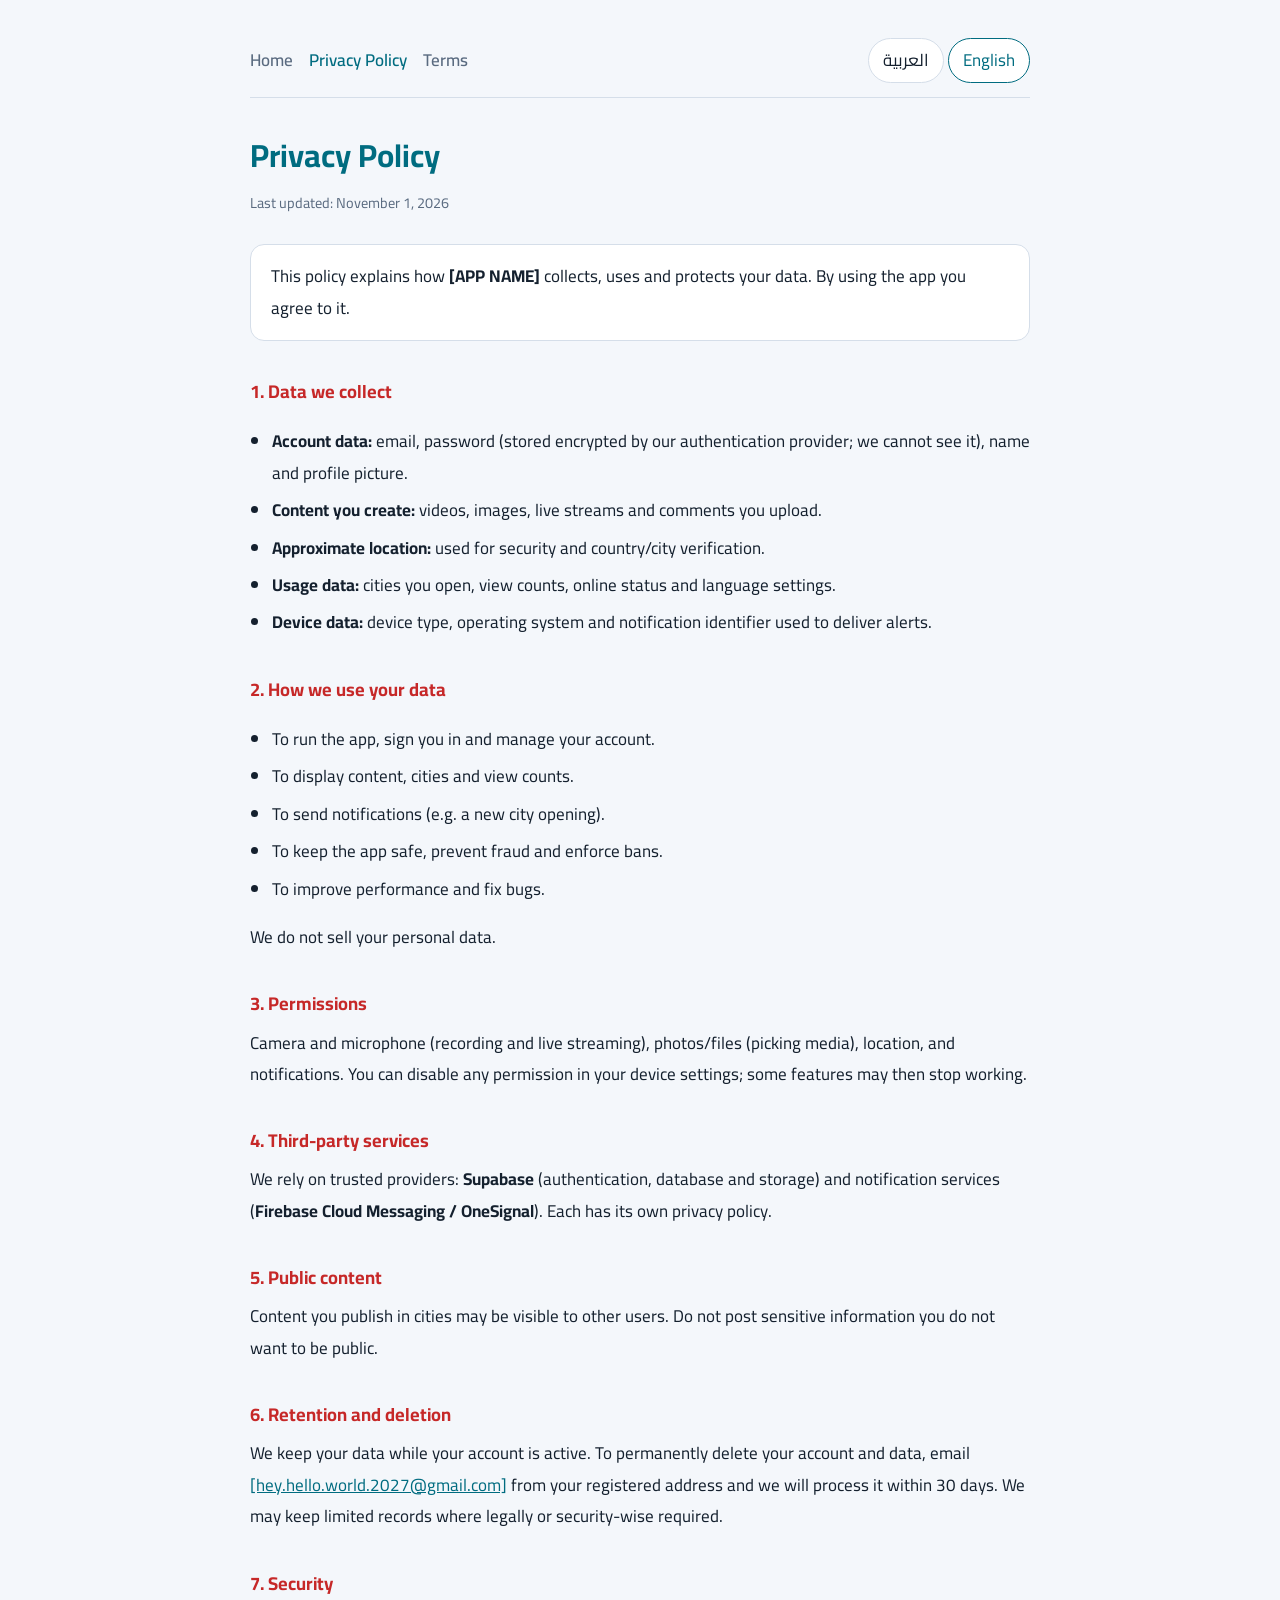
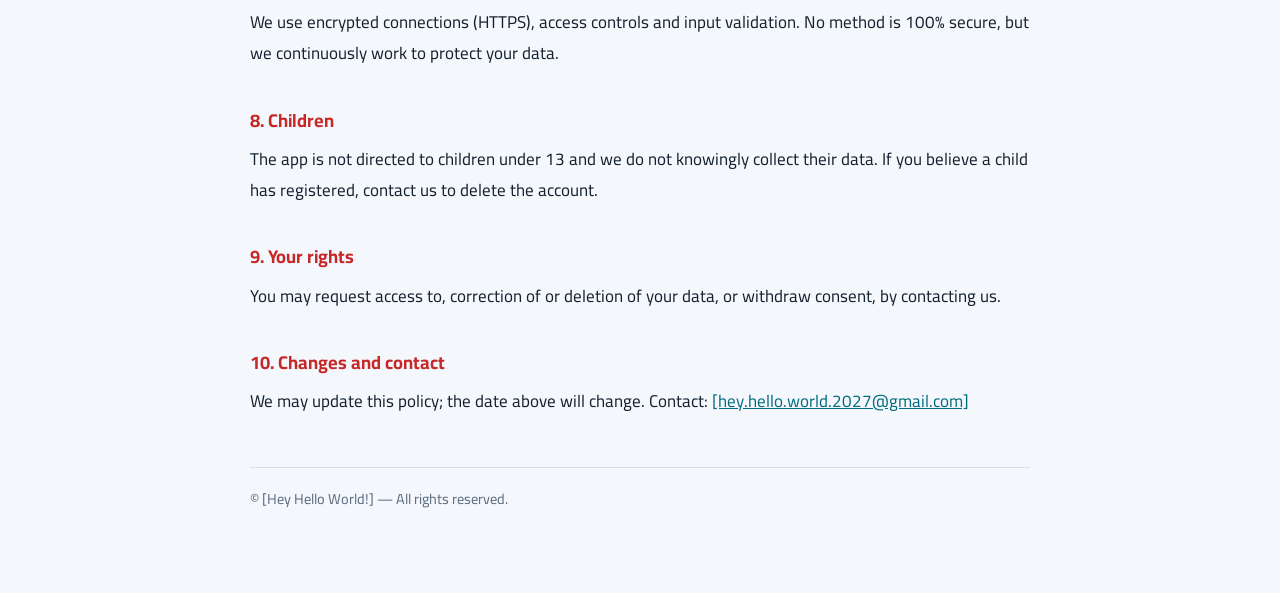
==== privacy.html @ e2e05cf5 "Update privacy.html" ====
<!DOCTYPE html>
<html lang="ar" dir="rtl" data-lang="ar">
<head>
<meta charset="utf-8">
<meta name="viewport" content="width=device-width,initial-scale=1">
<title>Privacy Policy | [APP NAME]</title>
<link rel="preconnect" href="https://fonts.googleapis.com">
<link href="https://fonts.googleapis.com/css2?family=Cairo:wght@400;600;700&display=swap" rel="stylesheet">
<link rel="stylesheet" href="style.css">
<script src="lang.js"></script>
</head>
<body><div class="wrap">
<header class="top">
<nav><a href="index.html" class=""><span data-l="ar">الرئيسية</span><span data-l="en">Home</span></a><a href="privacy.html" class="on"><span data-l="ar">سياسة الخصوصية</span><span data-l="en">Privacy Policy</span></a><a href="terms.html" class=""><span data-l="ar">الشروط والأحكام</span><span data-l="en">Terms</span></a></nav>
<div class="lang"><button data-set="ar">العربية</button> <button data-set="en">English</button></div>
</header>
<h1><span data-l="ar">سياسة الخصوصية</span><span data-l="en">Privacy Policy</span></h1>
<p class="date"><span data-l="ar">آخر تحديث: 1 نوفمبر 2026</span><span data-l="en">Last updated: November 1, 2026</span></p>
<div class="box"><span data-l="ar">توضح هذه السياسة كيف يجمع تطبيق <b>[اسم التطبيق]</b> بياناتك ويستخدمها ويحميها. باستخدامك التطبيق فإنك توافق على ما ورد هنا.</span><span data-l="en">This policy explains how <b>[APP NAME]</b> collects, uses and protects your data. By using the app you agree to it.</span></div><h2 data-l="ar">1. البيانات التي نجمعها</h2><div data-l="ar"><ul>
<li><b>بيانات الحساب:</b> البريد الإلكتروني، كلمة المرور (تُخزَّن مشفّرة لدى مزوّد المصادقة ولا نراها)، الاسم، والصورة الشخصية.</li>
<li><b>المحتوى الذي تنشئه:</b> الفيديوهات والصور والبثوث المباشرة والتعليقات التي ترفعها.</li>
<li><b>الموقع الجغرافي التقريبي:</b> لأغراض الأمان والتحقق من الدولة/المدينة.</li>
<li><b>بيانات الاستخدام:</b> المدن التي تدخل إليها، عدد المشاهدات، حالة الاتصال (متصل/غير متصل)، وإعدادات اللغة.</li>
<li><b>بيانات الجهاز:</b> نوع الجهاز ونظام التشغيل ومعرّف الإشعارات لإرسال التنبيهات.</li>
</ul></div><h2 data-l="en">1. Data we collect</h2><div data-l="en"><ul>
<li><b>Account data:</b> email, password (stored encrypted by our authentication provider; we cannot see it), name and profile picture.</li>
<li><b>Content you create:</b> videos, images, live streams and comments you upload.</li>
<li><b>Approximate location:</b> used for security and country/city verification.</li>
<li><b>Usage data:</b> cities you open, view counts, online status and language settings.</li>
<li><b>Device data:</b> device type, operating system and notification identifier used to deliver alerts.</li>
</ul></div>
<h2 data-l="ar">2. كيف نستخدم بياناتك</h2><div data-l="ar"><ul><li>تشغيل التطبيق وتسجيل الدخول وإدارة حسابك.</li><li>عرض المحتوى والمدن والمشاهدات.</li><li>إرسال الإشعارات (مثل فتح مدينة جديدة).</li><li>حماية التطبيق ومنع الاحتيال والمخالفات وتطبيق الحظر.</li><li>تحسين الأداء وإصلاح الأخطاء.</li></ul><p>لا نبيع بياناتك الشخصية لأي طرف.</p></div><h2 data-l="en">2. How we use your data</h2><div data-l="en"><ul><li>To run the app, sign you in and manage your account.</li><li>To display content, cities and view counts.</li><li>To send notifications (e.g. a new city opening).</li><li>To keep the app safe, prevent fraud and enforce bans.</li><li>To improve performance and fix bugs.</li></ul><p>We do not sell your personal data.</p></div>
<h2 data-l="ar">3. الأذونات التي يطلبها التطبيق</h2><div data-l="ar"><p>الكاميرا والميكروفون (للتصوير والبث)، الصور/الملفات (لاختيار صورة أو فيديو)، الموقع، والإشعارات. يمكنك إيقاف أي إذن من إعدادات جهازك، وقد تتوقف بعض الميزات عندها.</p></div><h2 data-l="en">3. Permissions</h2><div data-l="en"><p>Camera and microphone (recording and live streaming), photos/files (picking media), location, and notifications. You can disable any permission in your device settings; some features may then stop working.</p></div>
<h2 data-l="ar">4. الخدمات الخارجية</h2><div data-l="ar"><p>نستخدم مزوّدين موثوقين لتشغيل التطبيق: <b>Supabase</b> (المصادقة وقاعدة البيانات والتخزين)، وخدمات الإشعارات (<b>Firebase Cloud Messaging / OneSignal</b>). لكل منهم سياسة خصوصية خاصة به.</p></div><h2 data-l="en">4. Third-party services</h2><div data-l="en"><p>We rely on trusted providers: <b>Supabase</b> (authentication, database and storage) and notification services (<b>Firebase Cloud Messaging / OneSignal</b>). Each has its own privacy policy.</p></div>
<h2 data-l="ar">5. المحتوى العام ومشاركته</h2><div data-l="ar"><p>المحتوى الذي تنشره في المدن قد يراه مستخدمون آخرون. لا تنشر معلومات حساسة لا تريد أن تكون عامة.</p></div><h2 data-l="en">5. Public content</h2><div data-l="en"><p>Content you publish in cities may be visible to other users. Do not post sensitive information you do not want to be public.</p></div>
<h2 data-l="ar">6. الاحتفاظ بالبيانات وحذفها</h2><div data-l="ar"><p>نحتفظ ببياناتك ما دام حسابك نشطاً. لحذف حسابك وبياناتك نهائياً راسلنا على <a href="mailto:[hey.hello.world.2027@gmail.com]">[support@example.com]</a> من البريد المسجَّل به، وسننفّذ الطلب خلال 30 يوماً. قد نحتفظ بسجلات محدودة عند الضرورة القانونية أو الأمنية.</p></div><h2 data-l="en">6. Retention and deletion</h2><div data-l="en"><p>We keep your data while your account is active. To permanently delete your account and data, email <a href="mailto:[hey.hello.world.2027@gmail.com]">[hey.hello.world.2027@gmail.com]</a> from your registered address and we will process it within 30 days. We may keep limited records where legally or security-wise required.</p></div>
<h2 data-l="ar">7. الأمان</h2><div data-l="ar"><p>نستخدم اتصالات مشفّرة (HTTPS) وضوابط وصول وتنقية للمدخلات. لا توجد وسيلة آمنة 100% ولكننا نعمل باستمرار على حماية بياناتك.</p></div><h2 data-l="en">7. Security</h2><div data-l="en"><p>We use encrypted connections (HTTPS), access controls and input validation. No method is 100% secure, but we continuously work to protect your data.</p></div>
<h2 data-l="ar">8. الأطفال</h2><div data-l="ar"><p>التطبيق غير موجّه لمن هم دون 13 عاماً، ولا نجمع بياناتهم عن علم. إن اكتشفت أن طفلاً سجّل لدينا فراسلنا لحذف الحساب.</p></div><h2 data-l="en">8. Children</h2><div data-l="en"><p>The app is not directed to children under 13 and we do not knowingly collect their data. If you believe a child has registered, contact us to delete the account.</p></div>
<h2 data-l="ar">9. حقوقك</h2><div data-l="ar"><p>يحق لك طلب الاطلاع على بياناتك أو تصحيحها أو حذفها أو سحب موافقتك، عبر التواصل معنا.</p></div><h2 data-l="en">9. Your rights</h2><div data-l="en"><p>You may request access to, correction of or deletion of your data, or withdraw consent, by contacting us.</p></div>
<h2 data-l="ar">10. التغييرات والتواصل</h2><div data-l="ar"><p>قد نحدّث هذه السياسة، وسيظهر تاريخ آخر تحديث أعلاه. للتواصل: <a href="mailto:[hey.hello.world.2027@gmail.com]">[hey.hello.world.2027@gmail.com]</a></p></div><h2 data-l="en">10. Changes and contact</h2><div data-l="en"><p>We may update this policy; the date above will change. Contact: <a href="mailto:[hey.hello.world.2027@gmail.com]">[hey.hello.world.2027@gmail.com]</a></p></div>

<footer><span data-l="ar">© [Hey Hello World!] — جميع الحقوق محفوظة.</span><span data-l="en">© [Hey Hello World!] — All rights reserved.</span></footer>
</div></body></html>
---- style.css ----
:root{--bg:#0D1B2A;--card:#1B263B;--text:#E6EDF5;--muted:#9FB0C3;--accent:#00E5FF;--red:#FF5252;--line:#2A3A55}
@media (prefers-color-scheme:light){:root{--bg:#F4F7FB;--card:#fff;--text:#14202E;--muted:#5A6B80;--accent:#006C80;--red:#C62828;--line:#D5DEE9}}
*{box-sizing:border-box}
html{scroll-behavior:smooth}
body{margin:0;background:var(--bg);color:var(--text);font-family:'Cairo','Segoe UI',Tahoma,Arial,sans-serif;line-height:1.85;font-size:17px}
.wrap{max-width:820px;margin:0 auto;padding:24px 20px 80px}
header.top{display:flex;justify-content:space-between;align-items:center;gap:12px;flex-wrap:wrap;padding:14px 0;border-bottom:1px solid var(--line);margin-bottom:28px}
header.top nav a{color:var(--muted);text-decoration:none;margin-inline-end:16px;font-weight:600}
header.top nav a:hover,header.top nav a.on{color:var(--accent)}
.lang button{background:var(--card);color:var(--text);border:1px solid var(--line);padding:6px 14px;border-radius:999px;font:inherit;cursor:pointer}
.lang button.on{border-color:var(--accent);color:var(--accent)}
h1{font-size:2rem;margin:0 0 4px;color:var(--accent)}
.date{color:var(--muted);margin:0 0 28px;font-size:.9rem}
h2{font-size:1.15rem;margin:34px 0 6px;color:var(--red)}
p,li{margin:6px 0}
ul{padding-inline-start:22px}
.box{background:var(--card);border:1px solid var(--line);border-radius:14px;padding:16px 20px;margin:20px 0}
a{color:var(--accent)}
footer{margin-top:50px;padding-top:18px;border-top:1px solid var(--line);color:var(--muted);font-size:.9rem}
.cards{display:grid;gap:14px;margin-top:24px}
.cards a{display:block;background:var(--card);border:1px solid var(--line);border-radius:14px;padding:18px 20px;text-decoration:none;color:var(--text)}
.cards a:hover{border-color:var(--accent)}
.cards b{color:var(--accent);display:block;font-size:1.1rem}
[data-l]{display:none}
html[data-lang="ar"] [data-l="ar"],html[data-lang="en"] [data-l="en"]{display:revert}
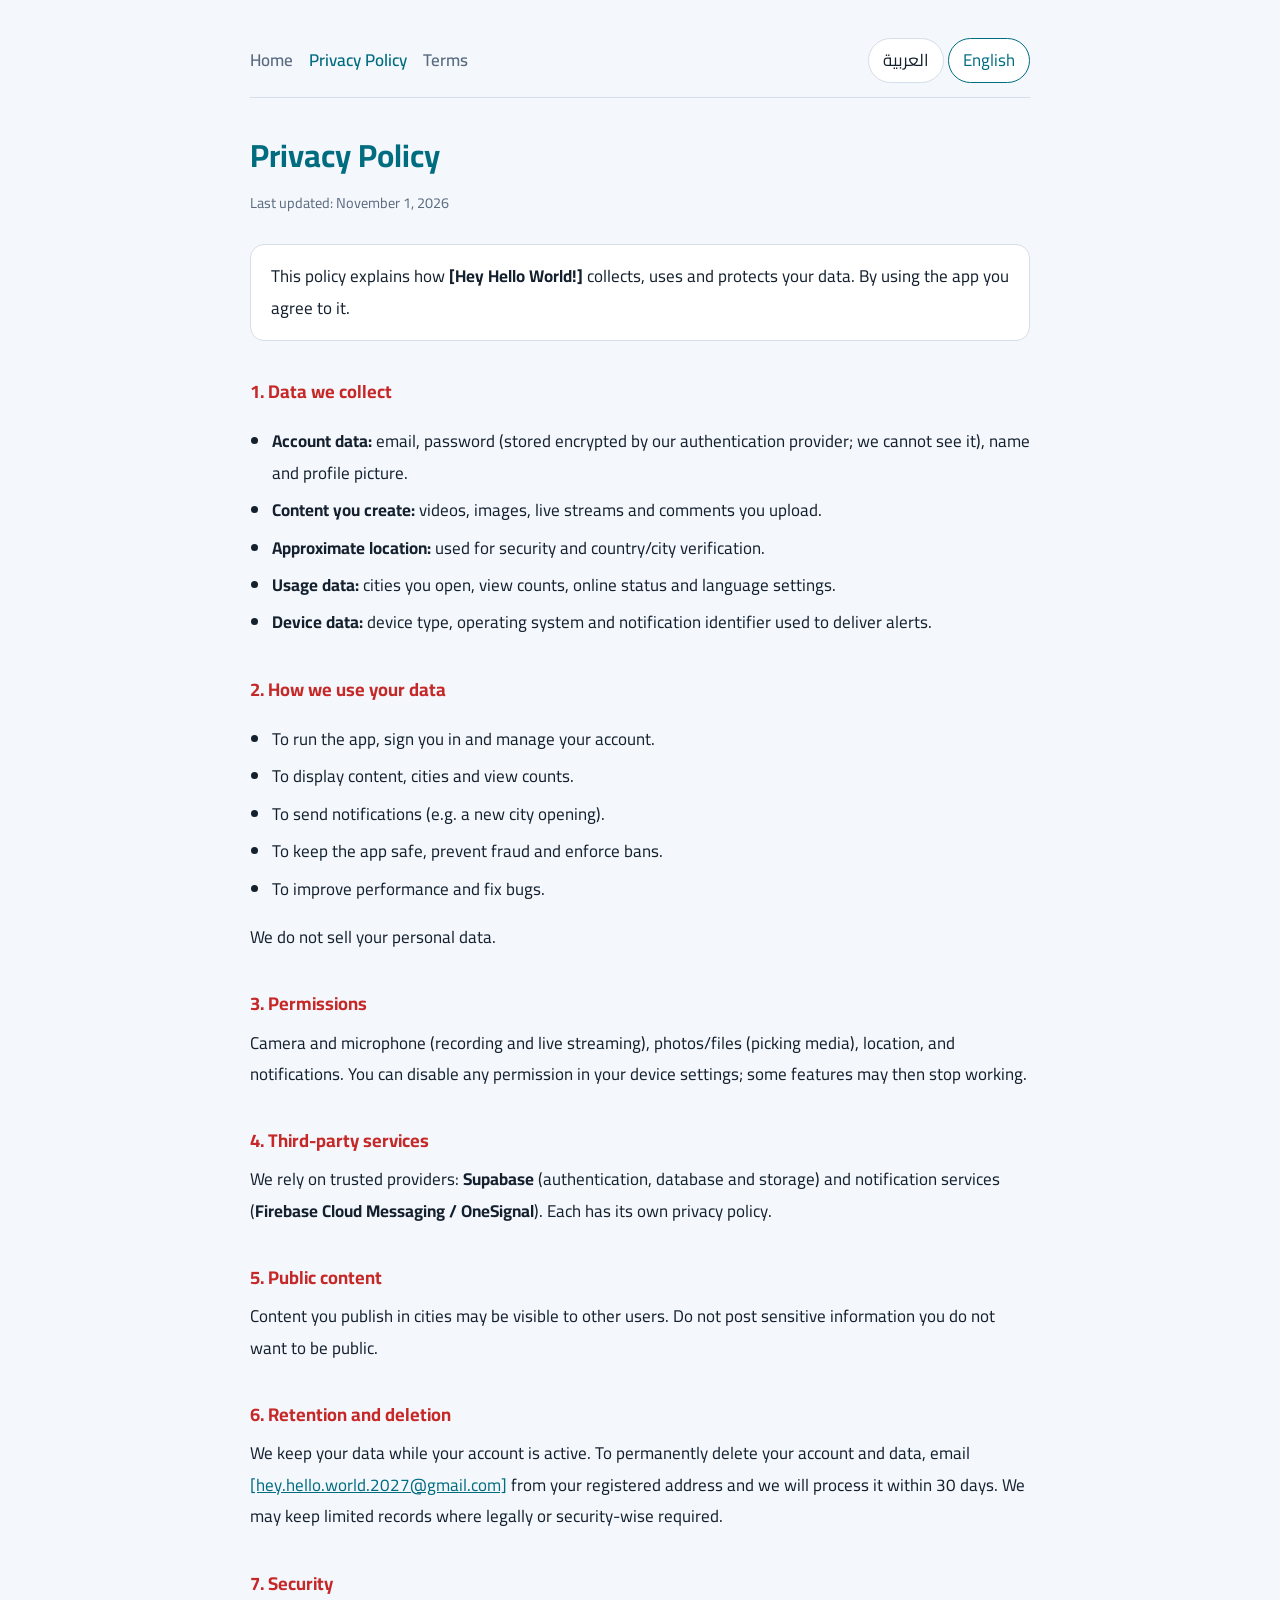
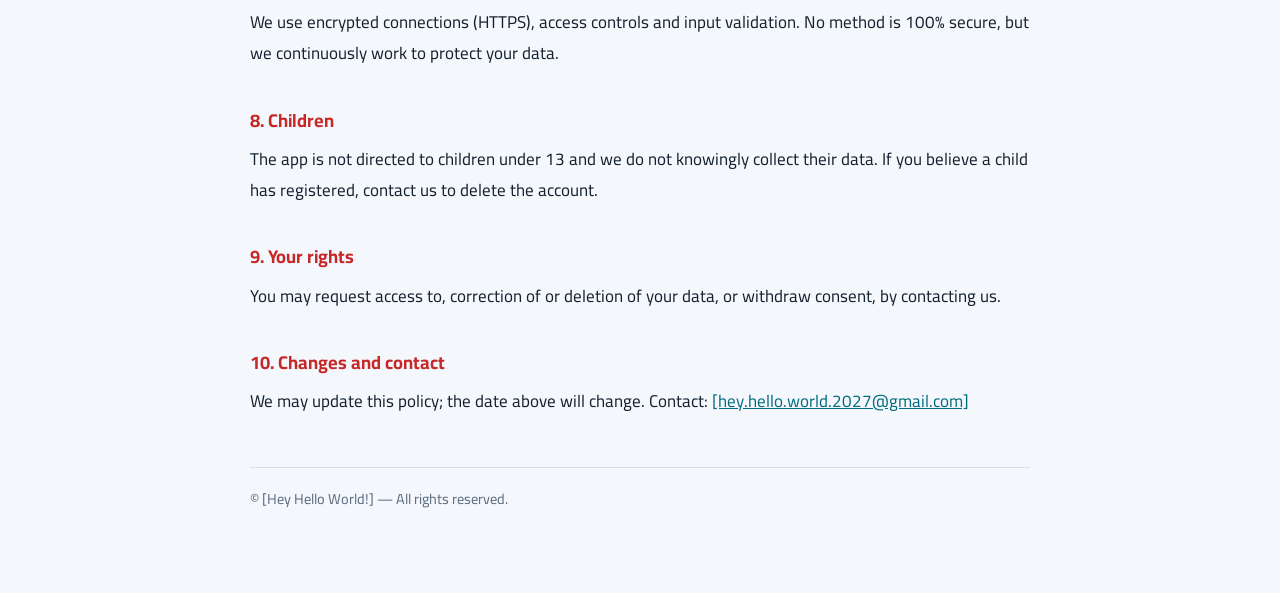
==== commit 9371c699: "Update privacy.html" ====
--- a/privacy.html
+++ b/privacy.html
@@ -16,7 +16,7 @@
 </header>
 <h1><span data-l="ar">سياسة الخصوصية</span><span data-l="en">Privacy Policy</span></h1>
 <p class="date"><span data-l="ar">آخر تحديث: 1 نوفمبر 2026</span><span data-l="en">Last updated: November 1, 2026</span></p>
-<div class="box"><span data-l="ar">توضح هذه السياسة كيف يجمع تطبيق <b>[اسم التطبيق]</b> بياناتك ويستخدمها ويحميها. باستخدامك التطبيق فإنك توافق على ما ورد هنا.</span><span data-l="en">This policy explains how <b>[APP NAME]</b> collects, uses and protects your data. By using the app you agree to it.</span></div><h2 data-l="ar">1. البيانات التي نجمعها</h2><div data-l="ar"><ul>
+<div class="box"><span data-l="ar">توضح هذه السياسة كيف يجمع تطبيق <b>[Hey Hello World!]</b> بياناتك ويستخدمها ويحميها. باستخدامك التطبيق فإنك توافق على ما ورد هنا.</span><span data-l="en">This policy explains how <b>[Hey Hello World!]</b> collects, uses and protects your data. By using the app you agree to it.</span></div><h2 data-l="ar">1. البيانات التي نجمعها</h2><div data-l="ar"><ul>
 <li><b>بيانات الحساب:</b> البريد الإلكتروني، كلمة المرور (تُخزَّن مشفّرة لدى مزوّد المصادقة ولا نراها)، الاسم، والصورة الشخصية.</li>
 <li><b>المحتوى الذي تنشئه:</b> الفيديوهات والصور والبثوث المباشرة والتعليقات التي ترفعها.</li>
 <li><b>الموقع الجغرافي التقريبي:</b> لأغراض الأمان والتحقق من الدولة/المدينة.</li>
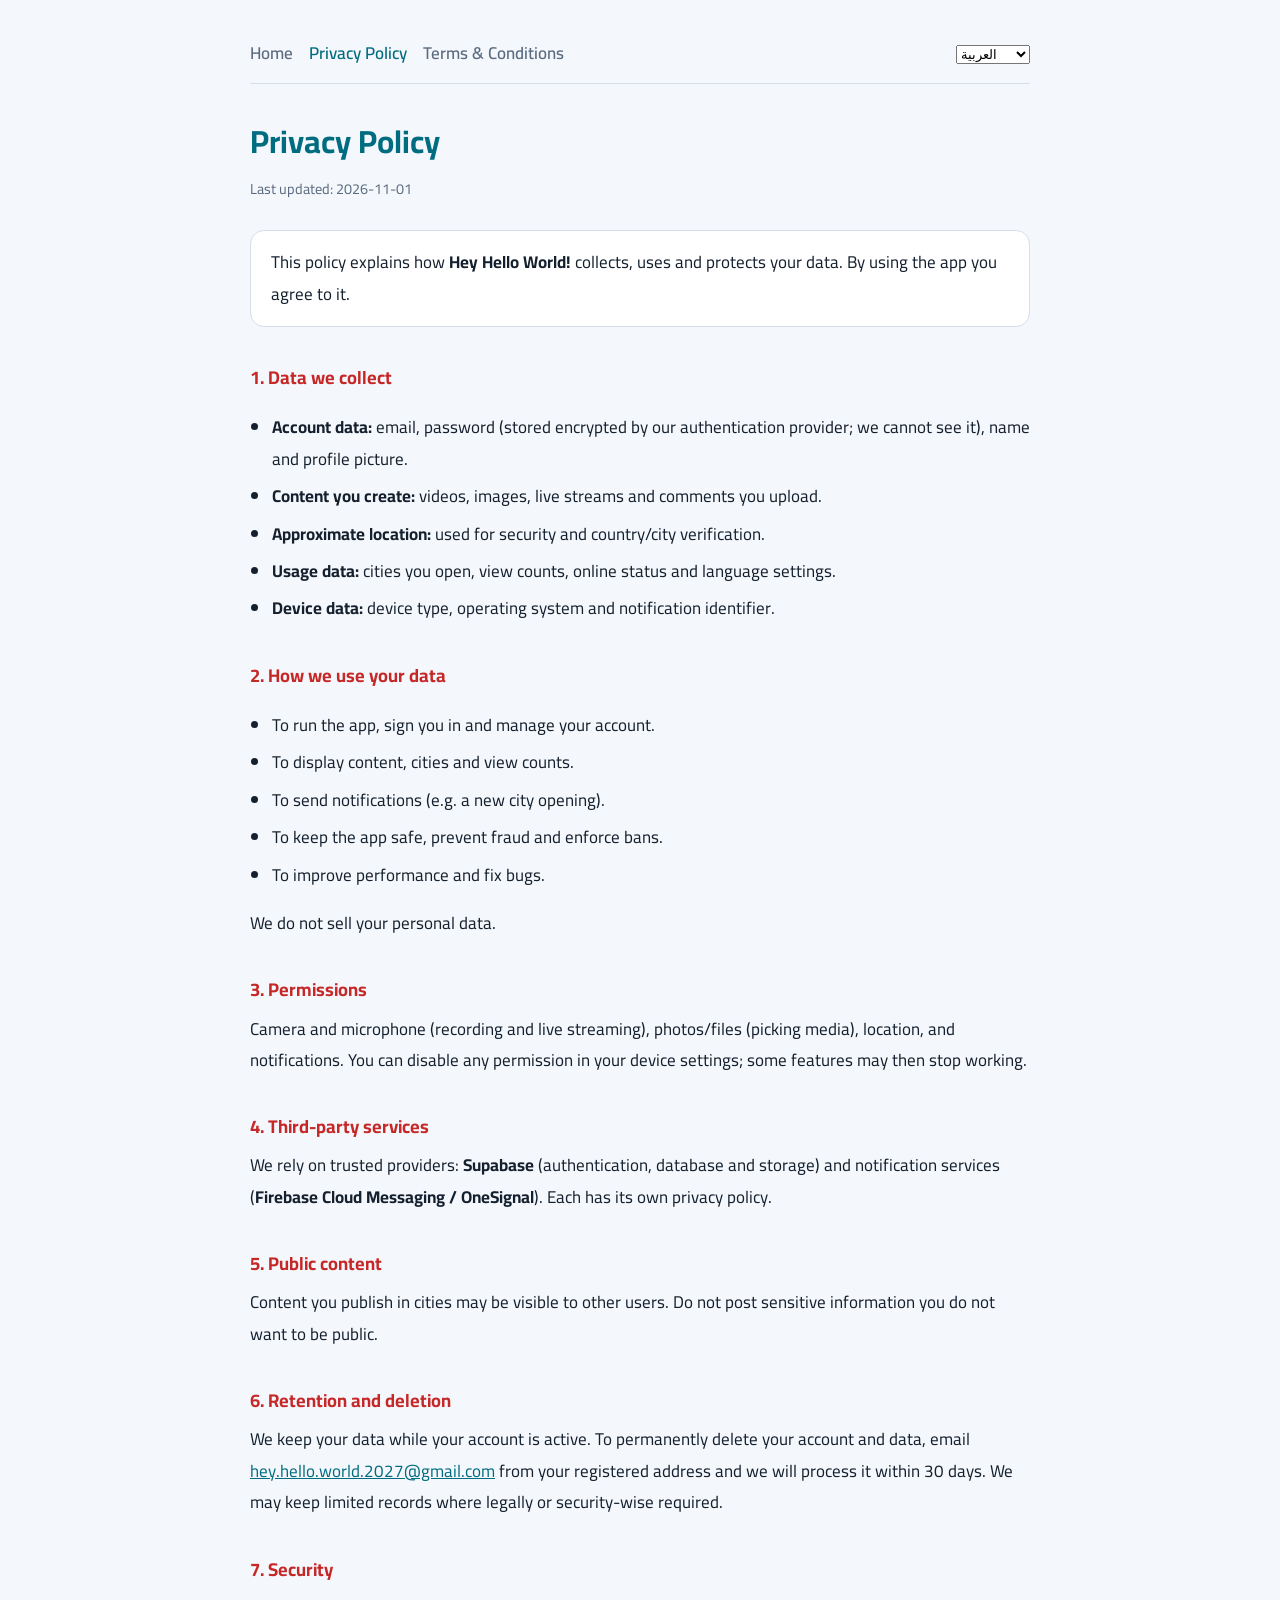
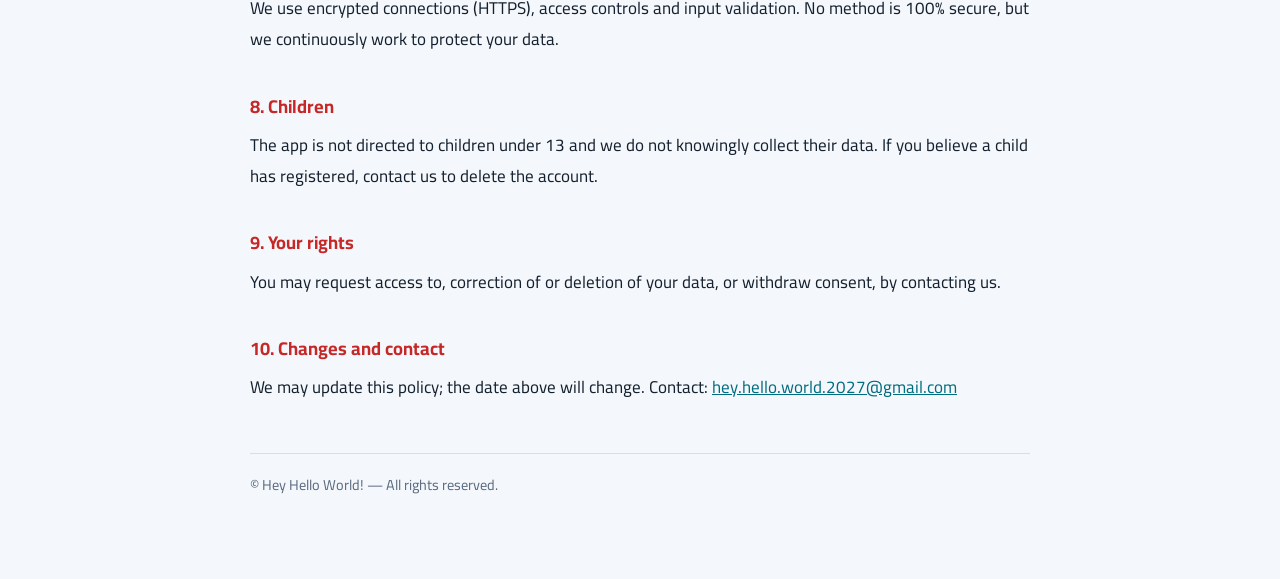
==== commit 96d0c136: "Update privacy.html" ====
--- a/privacy.html
+++ b/privacy.html
@@ -3,7 +3,7 @@
 <head>
 <meta charset="utf-8">
 <meta name="viewport" content="width=device-width,initial-scale=1">
-<title>Privacy Policy | [APP NAME]</title>
+<title>Privacy Policy | Hey Hello World!</title>
 <link rel="preconnect" href="https://fonts.googleapis.com">
 <link href="https://fonts.googleapis.com/css2?family=Cairo:wght@400;600;700&display=swap" rel="stylesheet">
 <link rel="stylesheet" href="style.css">
@@ -11,33 +11,9 @@
 </head>
 <body><div class="wrap">
 <header class="top">
-<nav><a href="index.html" class=""><span data-l="ar">الرئيسية</span><span data-l="en">Home</span></a><a href="privacy.html" class="on"><span data-l="ar">سياسة الخصوصية</span><span data-l="en">Privacy Policy</span></a><a href="terms.html" class=""><span data-l="ar">الشروط والأحكام</span><span data-l="en">Terms</span></a></nav>
-<div class="lang"><button data-set="ar">العربية</button> <button data-set="en">English</button></div>
+<nav><a href="index.html" class=""><span data-l="ar">الرئيسية</span><span data-l="en">Home</span><span data-l="ru">Главная</span><span data-l="ur">ہوم</span><span data-l="es">Inicio</span><span data-l="de">Startseite</span><span data-l="fr">Accueil</span><span data-l="tr">Ana Sayfa</span><span data-l="zh">首页</span><span data-l="hi">होम</span></a><a href="privacy.html" class="on"><span data-l="ar">سياسة الخصوصية</span><span data-l="en">Privacy Policy</span><span data-l="ru">Политика конфиденциальности</span><span data-l="ur">پرائیویسی پالیسی</span><span data-l="es">Política de privacidad</span><span data-l="de">Datenschutzerklärung</span><span data-l="fr">Politique de confidentialité</span><span data-l="tr">Gizlilik Politikası</span><span data-l="zh">隐私政策</span><span data-l="hi">गोपनीयता नीति</span></a><a href="terms.html" class=""><span data-l="ar">الشروط والأحكام</span><span data-l="en">Terms &amp; Conditions</span><span data-l="ru">Условия использования</span><span data-l="ur">شرائط و ضوابط</span><span data-l="es">Términos y condiciones</span><span data-l="de">Nutzungsbedingungen</span><span data-l="fr">Conditions générales</span><span data-l="tr">Şartlar ve Koşullar</span><span data-l="zh">条款和条件</span><span data-l="hi">नियम और शर्तें</span></a></nav>
+<div class="lang"><select id="langSel" aria-label="Language"><option value="ar">العربية</option><option value="en">English</option><option value="ru">Русский</option><option value="ur">اردو</option><option value="es">Español</option><option value="de">Deutsch</option><option value="fr">Français</option><option value="tr">Türkçe</option><option value="zh">中文</option><option value="hi">हिन्दी</option></select></div>
 </header>
-<h1><span data-l="ar">سياسة الخصوصية</span><span data-l="en">Privacy Policy</span></h1>
-<p class="date"><span data-l="ar">آخر تحديث: 1 نوفمبر 2026</span><span data-l="en">Last updated: November 1, 2026</span></p>
-<div class="box"><span data-l="ar">توضح هذه السياسة كيف يجمع تطبيق <b>[Hey Hello World!]</b> بياناتك ويستخدمها ويحميها. باستخدامك التطبيق فإنك توافق على ما ورد هنا.</span><span data-l="en">This policy explains how <b>[Hey Hello World!]</b> collects, uses and protects your data. By using the app you agree to it.</span></div><h2 data-l="ar">1. البيانات التي نجمعها</h2><div data-l="ar"><ul>
-<li><b>بيانات الحساب:</b> البريد الإلكتروني، كلمة المرور (تُخزَّن مشفّرة لدى مزوّد المصادقة ولا نراها)، الاسم، والصورة الشخصية.</li>
-<li><b>المحتوى الذي تنشئه:</b> الفيديوهات والصور والبثوث المباشرة والتعليقات التي ترفعها.</li>
-<li><b>الموقع الجغرافي التقريبي:</b> لأغراض الأمان والتحقق من الدولة/المدينة.</li>
-<li><b>بيانات الاستخدام:</b> المدن التي تدخل إليها، عدد المشاهدات، حالة الاتصال (متصل/غير متصل)، وإعدادات اللغة.</li>
-<li><b>بيانات الجهاز:</b> نوع الجهاز ونظام التشغيل ومعرّف الإشعارات لإرسال التنبيهات.</li>
-</ul></div><h2 data-l="en">1. Data we collect</h2><div data-l="en"><ul>
-<li><b>Account data:</b> email, password (stored encrypted by our authentication provider; we cannot see it), name and profile picture.</li>
-<li><b>Content you create:</b> videos, images, live streams and comments you upload.</li>
-<li><b>Approximate location:</b> used for security and country/city verification.</li>
-<li><b>Usage data:</b> cities you open, view counts, online status and language settings.</li>
-<li><b>Device data:</b> device type, operating system and notification identifier used to deliver alerts.</li>
-</ul></div>
-<h2 data-l="ar">2. كيف نستخدم بياناتك</h2><div data-l="ar"><ul><li>تشغيل التطبيق وتسجيل الدخول وإدارة حسابك.</li><li>عرض المحتوى والمدن والمشاهدات.</li><li>إرسال الإشعارات (مثل فتح مدينة جديدة).</li><li>حماية التطبيق ومنع الاحتيال والمخالفات وتطبيق الحظر.</li><li>تحسين الأداء وإصلاح الأخطاء.</li></ul><p>لا نبيع بياناتك الشخصية لأي طرف.</p></div><h2 data-l="en">2. How we use your data</h2><div data-l="en"><ul><li>To run the app, sign you in and manage your account.</li><li>To display content, cities and view counts.</li><li>To send notifications (e.g. a new city opening).</li><li>To keep the app safe, prevent fraud and enforce bans.</li><li>To improve performance and fix bugs.</li></ul><p>We do not sell your personal data.</p></div>
-<h2 data-l="ar">3. الأذونات التي يطلبها التطبيق</h2><div data-l="ar"><p>الكاميرا والميكروفون (للتصوير والبث)، الصور/الملفات (لاختيار صورة أو فيديو)، الموقع، والإشعارات. يمكنك إيقاف أي إذن من إعدادات جهازك، وقد تتوقف بعض الميزات عندها.</p></div><h2 data-l="en">3. Permissions</h2><div data-l="en"><p>Camera and microphone (recording and live streaming), photos/files (picking media), location, and notifications. You can disable any permission in your device settings; some features may then stop working.</p></div>
-<h2 data-l="ar">4. الخدمات الخارجية</h2><div data-l="ar"><p>نستخدم مزوّدين موثوقين لتشغيل التطبيق: <b>Supabase</b> (المصادقة وقاعدة البيانات والتخزين)، وخدمات الإشعارات (<b>Firebase Cloud Messaging / OneSignal</b>). لكل منهم سياسة خصوصية خاصة به.</p></div><h2 data-l="en">4. Third-party services</h2><div data-l="en"><p>We rely on trusted providers: <b>Supabase</b> (authentication, database and storage) and notification services (<b>Firebase Cloud Messaging / OneSignal</b>). Each has its own privacy policy.</p></div>
-<h2 data-l="ar">5. المحتوى العام ومشاركته</h2><div data-l="ar"><p>المحتوى الذي تنشره في المدن قد يراه مستخدمون آخرون. لا تنشر معلومات حساسة لا تريد أن تكون عامة.</p></div><h2 data-l="en">5. Public content</h2><div data-l="en"><p>Content you publish in cities may be visible to other users. Do not post sensitive information you do not want to be public.</p></div>
-<h2 data-l="ar">6. الاحتفاظ بالبيانات وحذفها</h2><div data-l="ar"><p>نحتفظ ببياناتك ما دام حسابك نشطاً. لحذف حسابك وبياناتك نهائياً راسلنا على <a href="mailto:[hey.hello.world.2027@gmail.com]">[support@example.com]</a> من البريد المسجَّل به، وسننفّذ الطلب خلال 30 يوماً. قد نحتفظ بسجلات محدودة عند الضرورة القانونية أو الأمنية.</p></div><h2 data-l="en">6. Retention and deletion</h2><div data-l="en"><p>We keep your data while your account is active. To permanently delete your account and data, email <a href="mailto:[hey.hello.world.2027@gmail.com]">[hey.hello.world.2027@gmail.com]</a> from your registered address and we will process it within 30 days. We may keep limited records where legally or security-wise required.</p></div>
-<h2 data-l="ar">7. الأمان</h2><div data-l="ar"><p>نستخدم اتصالات مشفّرة (HTTPS) وضوابط وصول وتنقية للمدخلات. لا توجد وسيلة آمنة 100% ولكننا نعمل باستمرار على حماية بياناتك.</p></div><h2 data-l="en">7. Security</h2><div data-l="en"><p>We use encrypted connections (HTTPS), access controls and input validation. No method is 100% secure, but we continuously work to protect your data.</p></div>
-<h2 data-l="ar">8. الأطفال</h2><div data-l="ar"><p>التطبيق غير موجّه لمن هم دون 13 عاماً، ولا نجمع بياناتهم عن علم. إن اكتشفت أن طفلاً سجّل لدينا فراسلنا لحذف الحساب.</p></div><h2 data-l="en">8. Children</h2><div data-l="en"><p>The app is not directed to children under 13 and we do not knowingly collect their data. If you believe a child has registered, contact us to delete the account.</p></div>
-<h2 data-l="ar">9. حقوقك</h2><div data-l="ar"><p>يحق لك طلب الاطلاع على بياناتك أو تصحيحها أو حذفها أو سحب موافقتك، عبر التواصل معنا.</p></div><h2 data-l="en">9. Your rights</h2><div data-l="en"><p>You may request access to, correction of or deletion of your data, or withdraw consent, by contacting us.</p></div>
-<h2 data-l="ar">10. التغييرات والتواصل</h2><div data-l="ar"><p>قد نحدّث هذه السياسة، وسيظهر تاريخ آخر تحديث أعلاه. للتواصل: <a href="mailto:[hey.hello.world.2027@gmail.com]">[hey.hello.world.2027@gmail.com]</a></p></div><h2 data-l="en">10. Changes and contact</h2><div data-l="en"><p>We may update this policy; the date above will change. Contact: <a href="mailto:[hey.hello.world.2027@gmail.com]">[hey.hello.world.2027@gmail.com]</a></p></div>
-
-<footer><span data-l="ar">© [Hey Hello World!] — جميع الحقوق محفوظة.</span><span data-l="en">© [Hey Hello World!] — All rights reserved.</span></footer>
+<section data-l="ar"><h1>سياسة الخصوصية</h1><p class="date">آخر تحديث: 2026-11-01</p><div class="box">توضح هذه السياسة كيف يجمع تطبيق <b>Hey Hello World!</b> بياناتك ويستخدمها ويحميها. باستخدامك التطبيق فإنك توافق على ما ورد هنا.</div><h2>1. البيانات التي نجمعها</h2><ul><li><b>بيانات الحساب:</b> البريد الإلكتروني، كلمة المرور (تُخزَّن مشفّرة لدى مزوّد المصادقة ولا نراها)، الاسم، والصورة الشخصية.</li><li><b>المحتوى الذي تنشئه:</b> الفيديوهات والصور والبثوث المباشرة والتعليقات التي ترفعها.</li><li><b>الموقع الجغرافي التقريبي:</b> لأغراض الأمان والتحقق من الدولة/المدينة.</li><li><b>بيانات الاستخدام:</b> المدن التي تدخل إليها، عدد المشاهدات، حالة الاتصال، وإعدادات اللغة.</li><li><b>بيانات الجهاز:</b> نوع الجهاز ونظام التشغيل ومعرّف الإشعارات.</li></ul><h2>2. كيف نستخدم بياناتك</h2><ul><li>تشغيل التطبيق وتسجيل الدخول وإدارة حسابك.</li><li>عرض المحتوى والمدن والمشاهدات.</li><li>إرسال الإشعارات (مثل فتح مدينة جديدة).</li><li>حماية التطبيق ومنع الاحتيال والمخالفات وتطبيق الحظر.</li><li>تحسين الأداء وإصلاح الأخطاء.</li></ul><p>لا نبيع بياناتك الشخصية لأي طرف.</p><h2>3. الأذونات التي يطلبها التطبيق</h2><p>الكاميرا والميكروفون (للتصوير والبث)، الصور/الملفات (لاختيار صورة أو فيديو)، الموقع، والإشعارات. يمكنك إيقاف أي إذن من إعدادات جهازك، وقد تتوقف بعض الميزات عندها.</p><h2>4. الخدمات الخارجية</h2><p>نستخدم مزوّدين موثوقين لتشغيل التطبيق: <b>Supabase</b> (المصادقة وقاعدة البيانات والتخزين)، وخدمات الإشعارات (<b>Firebase Cloud Messaging / OneSignal</b>). لكل منهم سياسة خصوصية خاصة به.</p><h2>5. المحتوى العام</h2><p>المحتوى الذي تنشره في المدن قد يراه مستخدمون آخرون. لا تنشر معلومات حساسة لا تريد أن تكون عامة.</p><h2>6. الاحتفاظ بالبيانات وحذفها</h2><p>نحتفظ ببياناتك ما دام حسابك نشطاً. لحذف حسابك وبياناتك نهائياً راسلنا على <a href="mailto:hey.hello.world.2027@gmail.com">hey.hello.world.2027@gmail.com</a> من البريد المسجَّل به، وسننفّذ الطلب خلال 30 يوماً. قد نحتفظ بسجلات محدودة عند الضرورة القانونية أو الأمنية.</p><h2>7. الأمان</h2><p>نستخدم اتصالات مشفّرة (HTTPS) وضوابط وصول وتنقية للمدخلات. لا توجد وسيلة آمنة 100% ولكننا نعمل باستمرار على حماية بياناتك.</p><h2>8. الأطفال</h2><p>التطبيق غير موجّه لمن هم دون 13 عاماً، ولا نجمع بياناتهم عن علم. إن اكتشفت أن طفلاً سجّل لدينا فراسلنا لحذف الحساب.</p><h2>9. حقوقك</h2><p>يحق لك طلب الاطلاع على بياناتك أو تصحيحها أو حذفها أو سحب موافقتك، عبر التواصل معنا.</p><h2>10. التغييرات والتواصل</h2><p>قد نحدّث هذه السياسة، وسيظهر تاريخ آخر تحديث أعلاه. للتواصل: <a href="mailto:hey.hello.world.2027@gmail.com">hey.hello.world.2027@gmail.com</a></p></section><section data-l="en"><h1>Privacy Policy</h1><p class="date">Last updated: 2026-11-01</p><div class="box">This policy explains how <b>Hey Hello World!</b> collects, uses and protects your data. By using the app you agree to it.</div><h2>1. Data we collect</h2><ul><li><b>Account data:</b> email, password (stored encrypted by our authentication provider; we cannot see it), name and profile picture.</li><li><b>Content you create:</b> videos, images, live streams and comments you upload.</li><li><b>Approximate location:</b> used for security and country/city verification.</li><li><b>Usage data:</b> cities you open, view counts, online status and language settings.</li><li><b>Device data:</b> device type, operating system and notification identifier.</li></ul><h2>2. How we use your data</h2><ul><li>To run the app, sign you in and manage your account.</li><li>To display content, cities and view counts.</li><li>To send notifications (e.g. a new city opening).</li><li>To keep the app safe, prevent fraud and enforce bans.</li><li>To improve performance and fix bugs.</li></ul><p>We do not sell your personal data.</p><h2>3. Permissions</h2><p>Camera and microphone (recording and live streaming), photos/files (picking media), location, and notifications. You can disable any permission in your device settings; some features may then stop working.</p><h2>4. Third-party services</h2><p>We rely on trusted providers: <b>Supabase</b> (authentication, database and storage) and notification services (<b>Firebase Cloud Messaging / OneSignal</b>). Each has its own privacy policy.</p><h2>5. Public content</h2><p>Content you publish in cities may be visible to other users. Do not post sensitive information you do not want to be public.</p><h2>6. Retention and deletion</h2><p>We keep your data while your account is active. To permanently delete your account and data, email <a href="mailto:hey.hello.world.2027@gmail.com">hey.hello.world.2027@gmail.com</a> from your registered address and we will process it within 30 days. We may keep limited records where legally or security-wise required.</p><h2>7. Security</h2><p>We use encrypted connections (HTTPS), access controls and input validation. No method is 100% secure, but we continuously work to protect your data.</p><h2>8. Children</h2><p>The app is not directed to children under 13 and we do not knowingly collect their data. If you believe a child has registered, contact us to delete the account.</p><h2>9. Your rights</h2><p>You may request access to, correction of or deletion of your data, or withdraw consent, by contacting us.</p><h2>10. Changes and contact</h2><p>We may update this policy; the date above will change. Contact: <a href="mailto:hey.hello.world.2027@gmail.com">hey.hello.world.2027@gmail.com</a></p></section><section data-l="ru"><h1>Политика конфиденциальности</h1><p class="date">Последнее обновление: 2026-11-01</p><div class="box">Эта политика объясняет, как <b>Hey Hello World!</b> собирает, использует и защищает ваши данные. Используя приложение, вы соглашаетесь с ней.</div><h2>1. Какие данные мы собираем</h2><ul><li><b>Данные аккаунта:</b> эл. почта, пароль (хранится в зашифрованном виде у провайдера аутентификации, мы его не видим), имя и фото профиля.</li><li><b>Ваш контент:</b> видео, изображения, прямые эфиры и комментарии, которые вы загружаете.</li><li><b>Примерное местоположение:</b> для безопасности и проверки страны/города.</li><li><b>Данные об использовании:</b> открытые города, количество просмотров, статус «онлайн», настройки языка.</li><li><b>Данные устройства:</b> тип устройства, ОС и идентификатор уведомлений.</li></ul><h2>2. Как мы используем данные</h2><ul><li>Для работы приложения, входа и управления аккаунтом.</li><li>Для показа контента, городов и просмотров.</li><li>Для отправки уведомлений (например, об открытии нового города).</li><li>Для защиты приложения, предотвращения мошенничества и применения блокировок.</li><li>Для улучшения работы и исправления ошибок.</li></ul><p>Мы не продаём ваши персональные данные.</p><h2>3. Разрешения</h2><p>Камера и микрофон (запись и эфиры), фото/файлы (выбор медиа), местоположение и уведомления. Любое разрешение можно отключить в настройках устройства; некоторые функции тогда перестанут работать.</p><h2>4. Сторонние сервисы</h2><p>Мы используем надёжных провайдеров: <b>Supabase</b> (аутентификация, база данных и хранилище) и сервисы уведомлений (<b>Firebase Cloud Messaging / OneSignal</b>). У каждого своя политика конфиденциальности.</p><h2>5. Публичный контент</h2><p>Контент, опубликованный в городах, могут видеть другие пользователи. Не публикуйте конфиденциальную информацию.</p><h2>6. Хранение и удаление</h2><p>Мы храним данные, пока ваш аккаунт активен. Чтобы навсегда удалить аккаунт и данные, напишите на <a href="mailto:hey.hello.world.2027@gmail.com">hey.hello.world.2027@gmail.com</a> с зарегистрированного адреса — мы обработаем запрос в течение 30 дней. Ограниченные записи могут храниться по юридическим причинам или из соображений безопасности.</p><h2>7. Безопасность</h2><p>Мы используем шифрованные соединения (HTTPS), контроль доступа и проверку вводимых данных. Абсолютной безопасности не существует, но мы постоянно работаем над защитой ваших данных.</p><h2>8. Дети</h2><p>Приложение не предназначено для детей младше 13 лет, и мы сознательно не собираем их данные. Если вы считаете, что ребёнок зарегистрировался, свяжитесь с нами для удаления аккаунта.</p><h2>9. Ваши права</h2><p>Вы можете запросить доступ к своим данным, их исправление или удаление либо отозвать согласие, связавшись с нами.</p><h2>10. Изменения и контакты</h2><p>Мы можем обновлять эту политику; дата выше изменится. Контакты: <a href="mailto:hey.hello.world.2027@gmail.com">hey.hello.world.2027@gmail.com</a></p></section><section data-l="ur"><h1>پرائیویسی پالیسی</h1><p class="date">آخری اپ ڈیٹ: 2026-11-01</p><div class="box">یہ پالیسی بتاتی ہے کہ <b>Hey Hello World!</b> آپ کا ڈیٹا کیسے جمع، استعمال اور محفوظ کرتی ہے۔ ایپ استعمال کرنے سے آپ اس سے اتفاق کرتے ہیں۔</div><h2>1. ہم کون سا ڈیٹا جمع کرتے ہیں</h2><ul><li><b>اکاؤنٹ ڈیٹا:</b> ای میل، پاس ورڈ (تصدیقی فراہم کنندہ کے پاس خفیہ شکل میں محفوظ، ہم اسے نہیں دیکھ سکتے)، نام اور پروفائل تصویر۔</li><li><b>آپ کا مواد:</b> ویڈیوز، تصاویر، لائیو سٹریمز اور تبصرے جو آپ اپ لوڈ کرتے ہیں۔</li><li><b>تقریبی مقام:</b> سیکیورٹی اور ملک/شہر کی تصدیق کے لیے۔</li><li><b>استعمال کا ڈیٹا:</b> آپ کے کھولے ہوئے شہر، ویوز کی تعداد، آن لائن حالت اور زبان کی ترتیبات۔</li><li><b>ڈیوائس ڈیٹا:</b> ڈیوائس کی قسم، آپریٹنگ سسٹم اور نوٹیفکیشن شناخت۔</li></ul><h2>2. ہم ڈیٹا کیسے استعمال کرتے ہیں</h2><ul><li>ایپ چلانے، لاگ ان کرنے اور آپ کا اکاؤنٹ سنبھالنے کے لیے۔</li><li>مواد، شہر اور ویوز دکھانے کے لیے۔</li><li>نوٹیفکیشن بھیجنے کے لیے (مثلاً نیا شہر کھلنا)۔</li><li>ایپ کو محفوظ رکھنے، دھوکہ دہی روکنے اور پابندیاں نافذ کرنے کے لیے۔</li><li>کارکردگی بہتر بنانے اور خرابیاں دور کرنے کے لیے۔</li></ul><p>ہم آپ کا ذاتی ڈیٹا فروخت نہیں کرتے۔</p><h2>3. اجازتیں</h2><p>کیمرا اور مائیک (ریکارڈنگ اور لائیو)، تصاویر/فائلیں (میڈیا منتخب کرنا)، مقام اور نوٹیفکیشن۔ آپ ڈیوائس سیٹنگز میں کوئی بھی اجازت بند کر سکتے ہیں، تب کچھ فیچرز کام نہیں کریں گے۔</p><h2>4. تیسرے فریق کی خدمات</h2><p>ہم قابلِ اعتماد فراہم کنندگان استعمال کرتے ہیں: <b>Supabase</b> (تصدیق، ڈیٹا بیس اور اسٹوریج) اور نوٹیفکیشن سروسز (<b>Firebase Cloud Messaging / OneSignal</b>)۔ ہر ایک کی اپنی پرائیویسی پالیسی ہے۔</p><h2>5. عوامی مواد</h2><p>شہروں میں آپ کا شائع کردہ مواد دیگر صارفین دیکھ سکتے ہیں۔ ایسی حساس معلومات شائع نہ کریں جو آپ عوامی نہیں کرنا چاہتے۔</p><h2>6. ڈیٹا کی برقراری اور حذف</h2><p>جب تک آپ کا اکاؤنٹ فعال ہے ہم آپ کا ڈیٹا رکھتے ہیں۔ اکاؤنٹ اور ڈیٹا مستقل حذف کرنے کے لیے اپنے رجسٹرڈ ای میل سے <a href="mailto:hey.hello.world.2027@gmail.com">hey.hello.world.2027@gmail.com</a> پر لکھیں؛ ہم 30 دنوں میں عمل کریں گے۔ قانونی یا حفاظتی ضرورت پر محدود ریکارڈ رکھا جا سکتا ہے۔</p><h2>7. سیکیورٹی</h2><p>ہم خفیہ کنکشن (HTTPS)، رسائی کے کنٹرول اور ان پٹ کی جانچ استعمال کرتے ہیں۔ کوئی طریقہ 100% محفوظ نہیں، لیکن ہم آپ کے ڈیٹا کے تحفظ کے لیے مسلسل کام کرتے ہیں۔</p><h2>8. بچے</h2><p>ایپ 13 سال سے کم عمر بچوں کے لیے نہیں ہے اور ہم جان بوجھ کر ان کا ڈیٹا جمع نہیں کرتے۔ اگر آپ کو لگے کہ کسی بچے نے رجسٹر کیا ہے تو اکاؤنٹ حذف کرنے کے لیے ہم سے رابطہ کریں۔</p><h2>9. آپ کے حقوق</h2><p>آپ ہم سے رابطہ کر کے اپنے ڈیٹا تک رسائی، درستی یا حذف کی درخواست کر سکتے ہیں یا رضامندی واپس لے سکتے ہیں۔</p><h2>10. تبدیلیاں اور رابطہ</h2><p>ہم اس پالیسی کو اپ ڈیٹ کر سکتے ہیں؛ اوپر کی تاریخ بدل جائے گی۔ رابطہ: <a href="mailto:hey.hello.world.2027@gmail.com">hey.hello.world.2027@gmail.com</a></p></section><section data-l="es"><h1>Política de privacidad</h1><p class="date">Última actualización: 2026-11-01</p><div class="box">Esta política explica cómo <b>Hey Hello World!</b> recopila, usa y protege tus datos. Al usar la aplicación, la aceptas.</div><h2>1. Datos que recopilamos</h2><ul><li><b>Datos de la cuenta:</b> correo electrónico, contraseña (almacenada cifrada por nuestro proveedor de autenticación; no podemos verla), nombre y foto de perfil.</li><li><b>Contenido que creas:</b> vídeos, imágenes, transmisiones en directo y comentarios que subes.</li><li><b>Ubicación aproximada:</b> para seguridad y verificación de país/ciudad.</li><li><b>Datos de uso:</b> ciudades que abres, número de visualizaciones, estado en línea y ajustes de idioma.</li><li><b>Datos del dispositivo:</b> tipo de dispositivo, sistema operativo e identificador de notificaciones.</li></ul><h2>2. Cómo usamos tus datos</h2><ul><li>Para operar la aplicación, iniciar sesión y gestionar tu cuenta.</li><li>Para mostrar contenido, ciudades y visualizaciones.</li><li>Para enviar notificaciones (por ejemplo, la apertura de una ciudad).</li><li>Para mantener la seguridad, prevenir fraudes y aplicar bloqueos.</li><li>Para mejorar el rendimiento y corregir errores.</li></ul><p>No vendemos tus datos personales.</p><h2>3. Permisos</h2><p>Cámara y micrófono (grabación y directos), fotos/archivos (elegir medios), ubicación y notificaciones. Puedes desactivar cualquier permiso en los ajustes de tu dispositivo; algunas funciones dejarán de funcionar.</p><h2>4. Servicios de terceros</h2><p>Usamos proveedores de confianza: <b>Supabase</b> (autenticación, base de datos y almacenamiento) y servicios de notificaciones (<b>Firebase Cloud Messaging / OneSignal</b>). Cada uno tiene su propia política de privacidad.</p><h2>5. Contenido público</h2><p>El contenido que publiques en las ciudades puede ser visible para otros usuarios. No publiques información sensible que no quieras hacer pública.</p><h2>6. Conservación y eliminación</h2><p>Conservamos tus datos mientras tu cuenta esté activa. Para eliminar tu cuenta y tus datos de forma permanente, escribe a <a href="mailto:hey.hello.world.2027@gmail.com">hey.hello.world.2027@gmail.com</a> desde tu correo registrado y lo procesaremos en un plazo de 30 días. Podemos conservar registros limitados por motivos legales o de seguridad.</p><h2>7. Seguridad</h2><p>Usamos conexiones cifradas (HTTPS), controles de acceso y validación de entradas. Ningún método es 100 % seguro, pero trabajamos constantemente para proteger tus datos.</p><h2>8. Menores</h2><p>La aplicación no está dirigida a menores de 13 años y no recopilamos sus datos a sabiendas. Si crees que un menor se ha registrado, contáctanos para eliminar la cuenta.</p><h2>9. Tus derechos</h2><p>Puedes solicitar el acceso, la corrección o la eliminación de tus datos, o retirar tu consentimiento, contactándonos.</p><h2>10. Cambios y contacto</h2><p>Podemos actualizar esta política; la fecha de arriba cambiará. Contacto: <a href="mailto:hey.hello.world.2027@gmail.com">hey.hello.world.2027@gmail.com</a></p></section><section data-l="de"><h1>Datenschutzerklärung</h1><p class="date">Zuletzt aktualisiert: 2026-11-01</p><div class="box">Diese Erklärung beschreibt, wie <b>Hey Hello World!</b> Ihre Daten erhebt, verwendet und schützt. Mit der Nutzung der App stimmen Sie ihr zu.</div><h2>1. Daten, die wir erheben</h2><ul><li><b>Kontodaten:</b> E-Mail, Passwort (verschlüsselt beim Authentifizierungsanbieter gespeichert; wir können es nicht einsehen), Name und Profilbild.</li><li><b>Von Ihnen erstellte Inhalte:</b> hochgeladene Videos, Bilder, Livestreams und Kommentare.</li><li><b>Ungefährer Standort:</b> für Sicherheit und die Überprüfung von Land/Stadt.</li><li><b>Nutzungsdaten:</b> geöffnete Städte, Aufrufzahlen, Online-Status und Spracheinstellungen.</li><li><b>Gerätedaten:</b> Gerätetyp, Betriebssystem und Benachrichtigungs-ID.</li></ul><h2>2. Wie wir Ihre Daten verwenden</h2><ul><li>Zum Betrieb der App, zur Anmeldung und Kontoverwaltung.</li><li>Zur Anzeige von Inhalten, Städten und Aufrufen.</li><li>Zum Senden von Benachrichtigungen (z. B. Öffnung einer neuen Stadt).</li><li>Zum Schutz der App, zur Betrugsprävention und Durchsetzung von Sperren.</li><li>Zur Leistungsverbesserung und Fehlerbehebung.</li></ul><p>Wir verkaufen Ihre personenbezogenen Daten nicht.</p><h2>3. Berechtigungen</h2><p>Kamera und Mikrofon (Aufnahme und Livestreams), Fotos/Dateien (Medienauswahl), Standort und Benachrichtigungen. Sie können jede Berechtigung in den Geräteeinstellungen deaktivieren; einige Funktionen funktionieren dann nicht mehr.</p><h2>4. Drittanbieter</h2><p>Wir nutzen vertrauenswürdige Anbieter: <b>Supabase</b> (Authentifizierung, Datenbank und Speicher) und Benachrichtigungsdienste (<b>Firebase Cloud Messaging / OneSignal</b>). Jeder hat eine eigene Datenschutzerklärung.</p><h2>5. Öffentliche Inhalte</h2><p>In Städten veröffentlichte Inhalte können für andere Nutzer sichtbar sein. Veröffentlichen Sie keine sensiblen Informationen, die nicht öffentlich sein sollen.</p><h2>6. Speicherung und Löschung</h2><p>Wir speichern Ihre Daten, solange Ihr Konto aktiv ist. Um Konto und Daten dauerhaft zu löschen, schreiben Sie von Ihrer registrierten Adresse an <a href="mailto:hey.hello.world.2027@gmail.com">hey.hello.world.2027@gmail.com</a>; wir bearbeiten die Anfrage innerhalb von 30 Tagen. Aus rechtlichen oder Sicherheitsgründen können begrenzte Aufzeichnungen verbleiben.</p><h2>7. Sicherheit</h2><p>Wir verwenden verschlüsselte Verbindungen (HTTPS), Zugriffskontrollen und Eingabeprüfung. Keine Methode ist zu 100 % sicher, aber wir arbeiten ständig am Schutz Ihrer Daten.</p><h2>8. Kinder</h2><p>Die App richtet sich nicht an Kinder unter 13 Jahren, und wir erheben wissentlich keine Daten von ihnen. Wenn Sie glauben, dass sich ein Kind registriert hat, kontaktieren Sie uns zur Löschung des Kontos.</p><h2>9. Ihre Rechte</h2><p>Sie können Auskunft, Berichtigung oder Löschung Ihrer Daten verlangen oder Ihre Einwilligung widerrufen, indem Sie uns kontaktieren.</p><h2>10. Änderungen und Kontakt</h2><p>Wir können diese Erklärung aktualisieren; das Datum oben ändert sich dann. Kontakt: <a href="mailto:hey.hello.world.2027@gmail.com">hey.hello.world.2027@gmail.com</a></p></section><section data-l="fr"><h1>Politique de confidentialité</h1><p class="date">Dernière mise à jour: 2026-11-01</p><div class="box">Cette politique explique comment <b>Hey Hello World!</b> collecte, utilise et protège vos données. En utilisant l'application, vous l'acceptez.</div><h2>1. Données collectées</h2><ul><li><b>Données du compte :</b> e-mail, mot de passe (stocké chiffré chez notre fournisseur d'authentification ; nous ne pouvons pas le voir), nom et photo de profil.</li><li><b>Contenu que vous créez :</b> vidéos, images, directs et commentaires que vous publiez.</li><li><b>Position approximative :</b> pour la sécurité et la vérification du pays/de la ville.</li><li><b>Données d'utilisation :</b> villes ouvertes, nombre de vues, statut en ligne et paramètres de langue.</li><li><b>Données de l'appareil :</b> type d'appareil, système d'exploitation et identifiant de notification.</li></ul><h2>2. Utilisation de vos données</h2><ul><li>Faire fonctionner l'application, vous connecter et gérer votre compte.</li><li>Afficher le contenu, les villes et les vues.</li><li>Envoyer des notifications (par ex. l'ouverture d'une nouvelle ville).</li><li>Protéger l'application, prévenir la fraude et appliquer les bannissements.</li><li>Améliorer les performances et corriger les bogues.</li></ul><p>Nous ne vendons pas vos données personnelles.</p><h2>3. Autorisations</h2><p>Caméra et micro (enregistrement et directs), photos/fichiers (choix de médias), position et notifications. Vous pouvez désactiver toute autorisation dans les réglages de votre appareil ; certaines fonctions cesseront alors de marcher.</p><h2>4. Services tiers</h2><p>Nous faisons appel à des prestataires fiables : <b>Supabase</b> (authentification, base de données et stockage) et des services de notification (<b>Firebase Cloud Messaging / OneSignal</b>). Chacun a sa propre politique de confidentialité.</p><h2>5. Contenu public</h2><p>Le contenu que vous publiez dans les villes peut être visible par d'autres utilisateurs. Ne publiez pas d'informations sensibles que vous ne souhaitez pas rendre publiques.</p><h2>6. Conservation et suppression</h2><p>Nous conservons vos données tant que votre compte est actif. Pour supprimer définitivement votre compte et vos données, écrivez à <a href="mailto:hey.hello.world.2027@gmail.com">hey.hello.world.2027@gmail.com</a> depuis votre adresse enregistrée ; nous traiterons la demande sous 30 jours. Des enregistrements limités peuvent être conservés pour des raisons légales ou de sécurité.</p><h2>7. Sécurité</h2><p>Nous utilisons des connexions chiffrées (HTTPS), des contrôles d'accès et la validation des saisies. Aucune méthode n'est sûre à 100 %, mais nous œuvrons en permanence à protéger vos données.</p><h2>8. Enfants</h2><p>L'application ne s'adresse pas aux enfants de moins de 13 ans et nous ne collectons pas sciemment leurs données. Si vous pensez qu'un enfant s'est inscrit, contactez-nous pour supprimer le compte.</p><h2>9. Vos droits</h2><p>Vous pouvez demander l'accès, la rectification ou la suppression de vos données, ou retirer votre consentement, en nous contactant.</p><h2>10. Modifications et contact</h2><p>Nous pouvons mettre à jour cette politique ; la date ci-dessus changera. Contact : <a href="mailto:hey.hello.world.2027@gmail.com">hey.hello.world.2027@gmail.com</a></p></section><section data-l="tr"><h1>Gizlilik Politikası</h1><p class="date">Son güncelleme: 2026-11-01</p><div class="box">Bu politika, <b>Hey Hello World!</b> uygulamasının verilerinizi nasıl topladığını, kullandığını ve koruduğunu açıklar. Uygulamayı kullanarak bunu kabul etmiş olursunuz.</div><h2>1. Topladığımız veriler</h2><ul><li><b>Hesap verileri:</b> e-posta, şifre (kimlik doğrulama sağlayıcımızda şifrelenmiş saklanır; göremeyiz), ad ve profil fotoğrafı.</li><li><b>Oluşturduğunuz içerik:</b> yüklediğiniz videolar, görseller, canlı yayınlar ve yorumlar.</li><li><b>Yaklaşık konum:</b> güvenlik ile ülke/şehir doğrulaması için.</li><li><b>Kullanım verileri:</b> açtığınız şehirler, görüntülenme sayıları, çevrimiçi durum ve dil ayarları.</li><li><b>Cihaz verileri:</b> cihaz türü, işletim sistemi ve bildirim kimliği.</li></ul><h2>2. Verilerinizi nasıl kullanıyoruz</h2><ul><li>Uygulamayı çalıştırmak, giriş yapmanızı sağlamak ve hesabınızı yönetmek.</li><li>İçerik, şehirler ve görüntülenmeleri göstermek.</li><li>Bildirim göndermek (örneğin yeni bir şehrin açılması).</li><li>Uygulamayı korumak, dolandırıcılığı önlemek ve yasakları uygulamak.</li><li>Performansı iyileştirmek ve hataları gidermek.</li></ul><p>Kişisel verilerinizi satmıyoruz.</p><h2>3. İzinler</h2><p>Kamera ve mikrofon (kayıt ve canlı yayın), fotoğraf/dosyalar (medya seçimi), konum ve bildirimler. Herhangi bir izni cihaz ayarlarınızdan kapatabilirsiniz; bazı özellikler çalışmayabilir.</p><h2>4. Üçüncü taraf hizmetler</h2><p>Güvenilir sağlayıcılar kullanıyoruz: <b>Supabase</b> (kimlik doğrulama, veritabanı ve depolama) ve bildirim hizmetleri (<b>Firebase Cloud Messaging / OneSignal</b>). Her birinin kendi gizlilik politikası vardır.</p><h2>5. Herkese açık içerik</h2><p>Şehirlerde yayınladığınız içerik diğer kullanıcılar tarafından görülebilir. Herkese açık olmasını istemediğiniz hassas bilgileri paylaşmayın.</p><h2>6. Saklama ve silme</h2><p>Hesabınız etkin olduğu sürece verilerinizi saklarız. Hesabınızı ve verilerinizi kalıcı olarak silmek için kayıtlı adresinizden <a href="mailto:hey.hello.world.2027@gmail.com">hey.hello.world.2027@gmail.com</a> adresine yazın; talebi 30 gün içinde işleriz. Yasal veya güvenlik gereği sınırlı kayıtlar tutulabilir.</p><h2>7. Güvenlik</h2><p>Şifreli bağlantılar (HTTPS), erişim kontrolleri ve girdi doğrulaması kullanırız. Hiçbir yöntem %100 güvenli değildir, ancak verilerinizi korumak için sürekli çalışırız.</p><h2>8. Çocuklar</h2><p>Uygulama 13 yaşın altındaki çocuklara yönelik değildir ve onların verilerini bilerek toplamayız. Bir çocuğun kaydolduğunu düşünüyorsanız hesabı silmek için bizimle iletişime geçin.</p><h2>9. Haklarınız</h2><p>Bizimle iletişime geçerek verilerinize erişim, düzeltme veya silme talep edebilir ya da onayınızı geri çekebilirsiniz.</p><h2>10. Değişiklikler ve iletişim</h2><p>Bu politikayı güncelleyebiliriz; yukarıdaki tarih değişir. İletişim: <a href="mailto:hey.hello.world.2027@gmail.com">hey.hello.world.2027@gmail.com</a></p></section><section data-l="zh"><h1>隐私政策</h1><p class="date">最后更新: 2026-11-01</p><div class="box">本政策说明 <b>Hey Hello World!</b> 如何收集、使用和保护您的数据。使用本应用即表示您同意本政策。</div><h2>1. 我们收集的数据</h2><ul><li><b>账号数据：</b>电子邮件、密码（由身份验证服务商加密存储，我们无法查看）、姓名和头像。</li><li><b>您创建的内容：</b>您上传的视频、图片、直播和评论。</li><li><b>大致位置：</b>用于安全以及国家/城市验证。</li><li><b>使用数据：</b>您打开的城市、观看次数、在线状态和语言设置。</li><li><b>设备数据：</b>设备类型、操作系统和通知标识符。</li></ul><h2>2. 我们如何使用您的数据</h2><ul><li>运行应用、登录并管理您的账号。</li><li>展示内容、城市和观看次数。</li><li>发送通知（例如新城市开放）。</li><li>保护应用安全、防止欺诈并执行封禁。</li><li>提升性能并修复错误。</li></ul><p>我们不会出售您的个人数据。</p><h2>3. 权限</h2><p>相机和麦克风（录制和直播）、照片/文件（选择媒体）、位置和通知。您可以在设备设置中关闭任何权限，部分功能可能因此无法使用。</p><h2>4. 第三方服务</h2><p>我们使用可信赖的服务商：<b>Supabase</b>（身份验证、数据库和存储）以及通知服务（<b>Firebase Cloud Messaging / OneSignal</b>）。各服务商均有自己的隐私政策。</p><h2>5. 公开内容</h2><p>您在城市中发布的内容可能被其他用户看到。请勿发布您不希望公开的敏感信息。</p><h2>6. 数据保留与删除</h2><p>账号有效期间我们会保留您的数据。如需永久删除账号和数据，请使用注册邮箱发送邮件至 <a href="mailto:hey.hello.world.2027@gmail.com">hey.hello.world.2027@gmail.com</a>，我们将在 30 天内处理。出于法律或安全需要，我们可能保留有限的记录。</p><h2>7. 安全</h2><p>我们使用加密连接（HTTPS）、访问控制和输入验证。没有任何方法能做到 100% 安全，但我们会持续努力保护您的数据。</p><h2>8. 儿童</h2><p>本应用不面向 13 岁以下儿童，我们不会故意收集其数据。如果您认为有儿童注册，请联系我们删除账号。</p><h2>9. 您的权利</h2><p>您可以联系我们，要求访问、更正或删除您的数据，或撤回同意。</p><h2>10. 变更与联系</h2><p>我们可能更新本政策，上方日期将随之变化。联系方式：<a href="mailto:hey.hello.world.2027@gmail.com">hey.hello.world.2027@gmail.com</a></p></section><section data-l="hi"><h1>गोपनीयता नीति</h1><p class="date">अंतिम अपडेट: 2026-11-01</p><div class="box">यह नीति बताती है कि <b>Hey Hello World!</b> आपका डेटा कैसे एकत्र, उपयोग और सुरक्षित करता है। ऐप का उपयोग करके आप इससे सहमत होते हैं।</div><h2>1. हम कौन-सा डेटा एकत्र करते हैं</h2><ul><li><b>खाता डेटा:</b> ईमेल, पासवर्ड (प्रमाणीकरण प्रदाता के पास एन्क्रिप्टेड रूप में सहेजा जाता है; हम इसे नहीं देख सकते), नाम और प्रोफ़ाइल फ़ोटो।</li><li><b>आपका बनाया सामग्री:</b> आपके अपलोड किए वीडियो, चित्र, लाइव स्ट्रीम और टिप्पणियाँ।</li><li><b>अनुमानित स्थान:</b> सुरक्षा और देश/शहर के सत्यापन के लिए।</li><li><b>उपयोग डेटा:</b> आपके खोले गए शहर, व्यू की संख्या, ऑनलाइन स्थिति और भाषा सेटिंग।</li><li><b>डिवाइस डेटा:</b> डिवाइस का प्रकार, ऑपरेटिंग सिस्टम और नोटिफ़िकेशन पहचानकर्ता।</li></ul><h2>2. हम आपके डेटा का उपयोग कैसे करते हैं</h2><ul><li>ऐप चलाने, लॉग इन कराने और आपका खाता प्रबंधित करने के लिए।</li><li>सामग्री, शहर और व्यू दिखाने के लिए।</li><li>नोटिफ़िकेशन भेजने के लिए (जैसे नया शहर खुलना)।</li><li>ऐप को सुरक्षित रखने, धोखाधड़ी रोकने और प्रतिबंध लागू करने के लिए।</li><li>प्रदर्शन सुधारने और त्रुटियाँ ठीक करने के लिए।</li></ul><p>हम आपका व्यक्तिगत डेटा नहीं बेचते।</p><h2>3. अनुमतियाँ</h2><p>कैमरा और माइक्रोफ़ोन (रिकॉर्डिंग और लाइव), फ़ोटो/फ़ाइलें (मीडिया चुनना), स्थान और नोटिफ़िकेशन। आप डिवाइस सेटिंग में कोई भी अनुमति बंद कर सकते हैं; तब कुछ सुविधाएँ काम नहीं करेंगी।</p><h2>4. तृतीय-पक्ष सेवाएँ</h2><p>हम भरोसेमंद प्रदाताओं का उपयोग करते हैं: <b>Supabase</b> (प्रमाणीकरण, डेटाबेस और स्टोरेज) और नोटिफ़िकेशन सेवाएँ (<b>Firebase Cloud Messaging / OneSignal</b>)। प्रत्येक की अपनी गोपनीयता नीति है।</p><h2>5. सार्वजनिक सामग्री</h2><p>शहरों में आपकी प्रकाशित सामग्री अन्य उपयोगकर्ता देख सकते हैं। ऐसी संवेदनशील जानकारी प्रकाशित न करें जिसे आप सार्वजनिक नहीं करना चाहते।</p><h2>6. डेटा रखना और हटाना</h2><p>जब तक आपका खाता सक्रिय है, हम आपका डेटा रखते हैं। खाता और डेटा स्थायी रूप से हटाने के लिए अपने पंजीकृत ईमेल से <a href="mailto:hey.hello.world.2027@gmail.com">hey.hello.world.2027@gmail.com</a> पर लिखें; हम 30 दिनों में कार्रवाई करेंगे। कानूनी या सुरक्षा कारणों से सीमित रिकॉर्ड रखे जा सकते हैं।</p><h2>7. सुरक्षा</h2><p>हम एन्क्रिप्टेड कनेक्शन (HTTPS), एक्सेस नियंत्रण और इनपुट सत्यापन का उपयोग करते हैं। कोई भी तरीका 100% सुरक्षित नहीं है, पर हम आपके डेटा की सुरक्षा के लिए लगातार काम करते हैं।</p><h2>8. बच्चे</h2><p>यह ऐप 13 वर्ष से कम उम्र के बच्चों के लिए नहीं है और हम जानबूझकर उनका डेटा एकत्र नहीं करते। यदि आपको लगता है कि किसी बच्चे ने पंजीकरण किया है, तो खाता हटाने के लिए हमसे संपर्क करें।</p><h2>9. आपके अधिकार</h2><p>आप हमसे संपर्क करके अपने डेटा तक पहुँच, सुधार या हटाने का अनुरोध कर सकते हैं, या सहमति वापस ले सकते हैं।</p><h2>10. बदलाव और संपर्क</h2><p>हम इस नीति को अपडेट कर सकते हैं; ऊपर की तारीख बदल जाएगी। संपर्क: <a href="mailto:hey.hello.world.2027@gmail.com">hey.hello.world.2027@gmail.com</a></p></section>
+<footer><span data-l="ar">© Hey Hello World! — جميع الحقوق محفوظة.</span><span data-l="en">© Hey Hello World! — All rights reserved.</span><span data-l="ru">© Hey Hello World! — Все права защищены.</span><span data-l="ur">© Hey Hello World! — جملہ حقوق محفوظ ہیں۔</span><span data-l="es">© Hey Hello World! — Todos los derechos reservados.</span><span data-l="de">© Hey Hello World! — Alle Rechte vorbehalten.</span><span data-l="fr">© Hey Hello World! — Tous droits réservés.</span><span data-l="tr">© Hey Hello World! — Tüm hakları saklıdır.</span><span data-l="zh">© Hey Hello World! — 保留所有权利。</span><span data-l="hi">© Hey Hello World! — सर्वाधिकार सुरक्षित।</span></footer>
 </div></body></html>
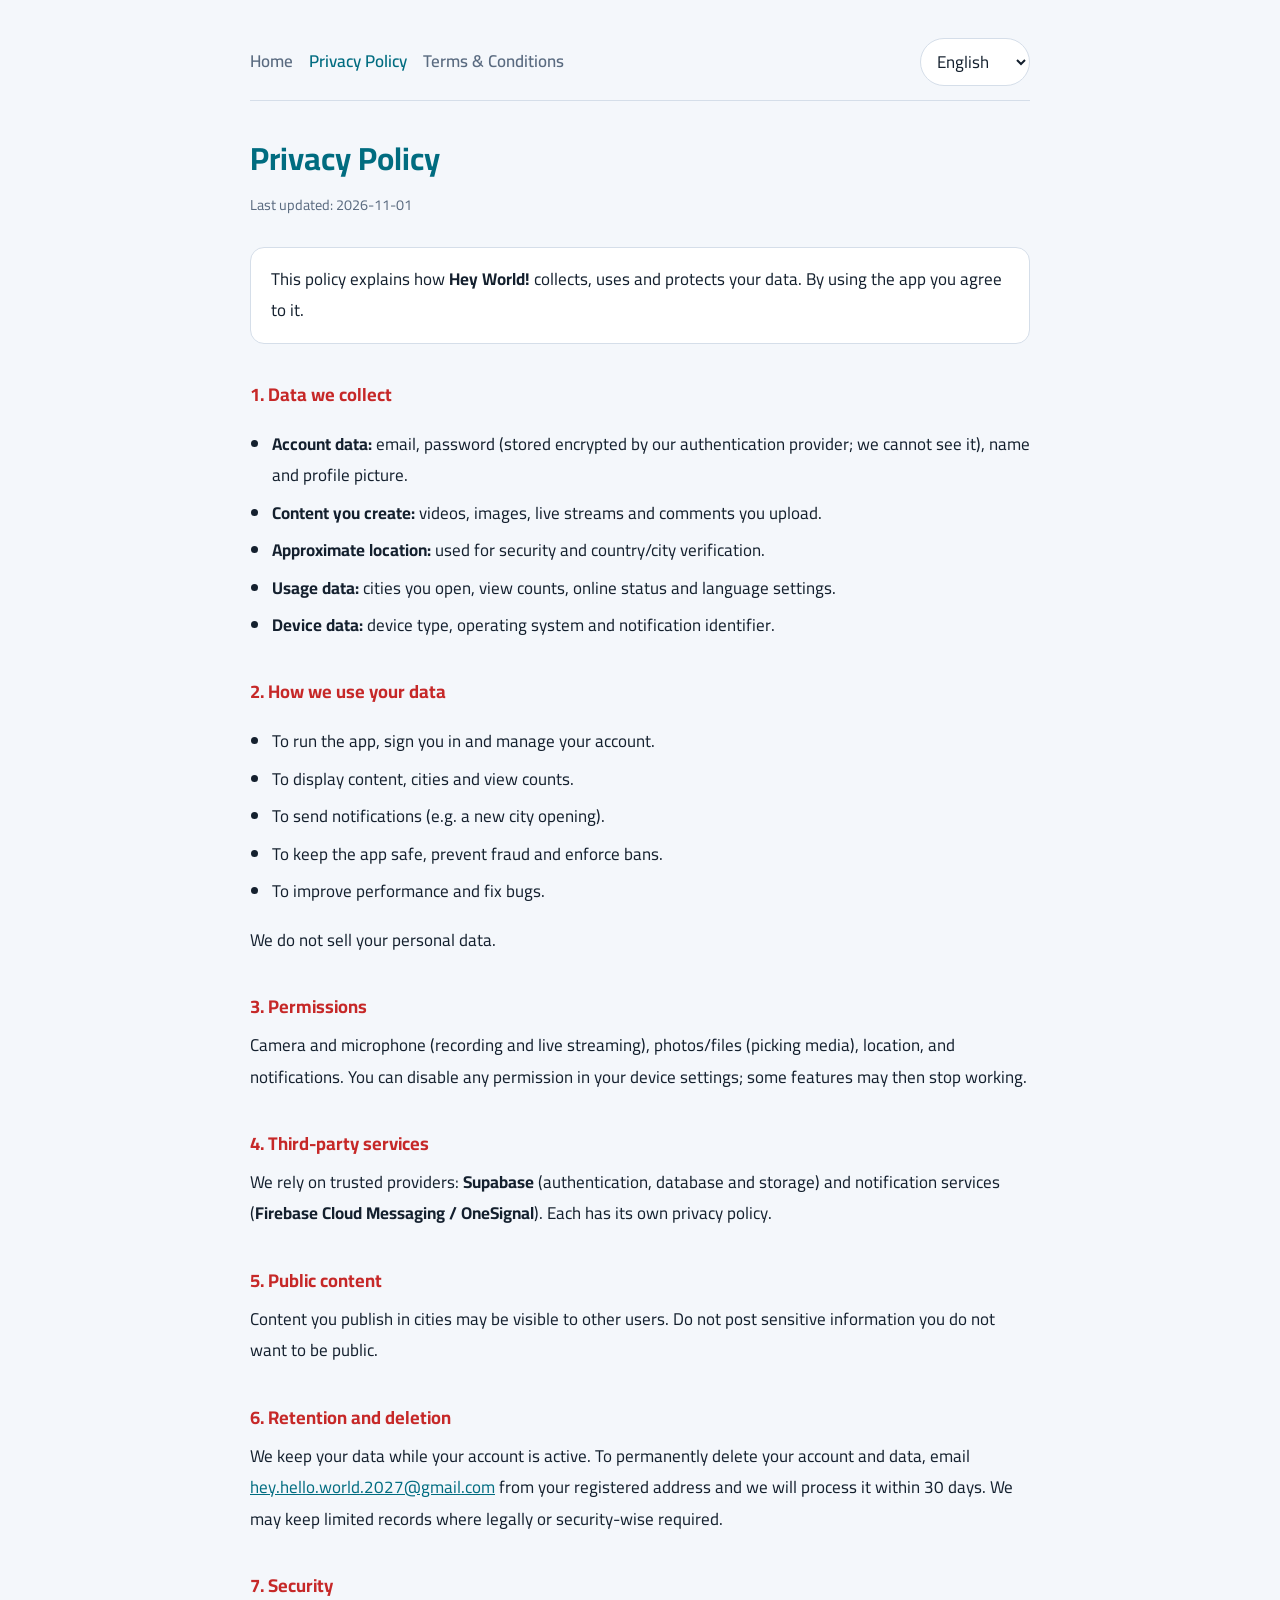
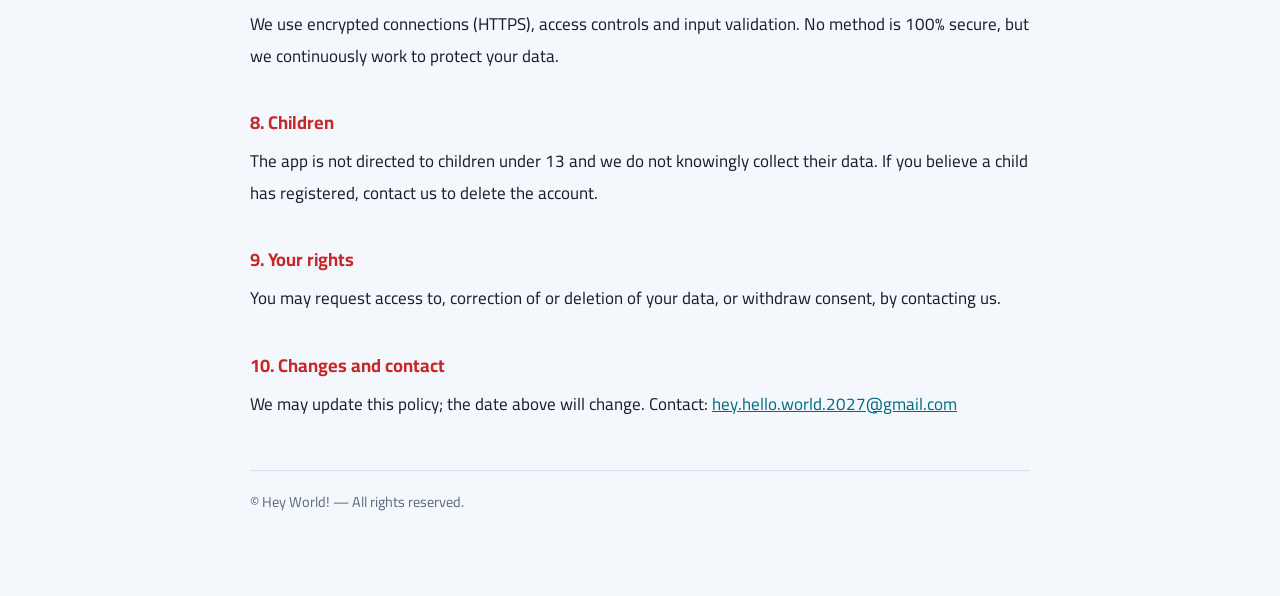
==== commit 989ac7c9: "Update privacy.html" ====
--- a/privacy.html
+++ b/privacy.html
@@ -3,7 +3,7 @@
 <head>
 <meta charset="utf-8">
 <meta name="viewport" content="width=device-width,initial-scale=1">
-<title>Privacy Policy | Hey Hello World!</title>
+<title>Privacy Policy | Hey World!</title>
 <link rel="preconnect" href="https://fonts.googleapis.com">
 <link href="https://fonts.googleapis.com/css2?family=Cairo:wght@400;600;700&display=swap" rel="stylesheet">
 <link rel="stylesheet" href="style.css">
@@ -14,6 +14,15 @@
 <nav><a href="index.html" class=""><span data-l="ar">الرئيسية</span><span data-l="en">Home</span><span data-l="ru">Главная</span><span data-l="ur">ہوم</span><span data-l="es">Inicio</span><span data-l="de">Startseite</span><span data-l="fr">Accueil</span><span data-l="tr">Ana Sayfa</span><span data-l="zh">首页</span><span data-l="hi">होम</span></a><a href="privacy.html" class="on"><span data-l="ar">سياسة الخصوصية</span><span data-l="en">Privacy Policy</span><span data-l="ru">Политика конфиденциальности</span><span data-l="ur">پرائیویسی پالیسی</span><span data-l="es">Política de privacidad</span><span data-l="de">Datenschutzerklärung</span><span data-l="fr">Politique de confidentialité</span><span data-l="tr">Gizlilik Politikası</span><span data-l="zh">隐私政策</span><span data-l="hi">गोपनीयता नीति</span></a><a href="terms.html" class=""><span data-l="ar">الشروط والأحكام</span><span data-l="en">Terms &amp; Conditions</span><span data-l="ru">Условия использования</span><span data-l="ur">شرائط و ضوابط</span><span data-l="es">Términos y condiciones</span><span data-l="de">Nutzungsbedingungen</span><span data-l="fr">Conditions générales</span><span data-l="tr">Şartlar ve Koşullar</span><span data-l="zh">条款和条件</span><span data-l="hi">नियम और शर्तें</span></a></nav>
 <div class="lang"><select id="langSel" aria-label="Language"><option value="ar">العربية</option><option value="en">English</option><option value="ru">Русский</option><option value="ur">اردو</option><option value="es">Español</option><option value="de">Deutsch</option><option value="fr">Français</option><option value="tr">Türkçe</option><option value="zh">中文</option><option value="hi">हिन्दी</option></select></div>
 </header>
-<section data-l="ar"><h1>سياسة الخصوصية</h1><p class="date">آخر تحديث: 2026-11-01</p><div class="box">توضح هذه السياسة كيف يجمع تطبيق <b>Hey Hello World!</b> بياناتك ويستخدمها ويحميها. باستخدامك التطبيق فإنك توافق على ما ورد هنا.</div><h2>1. البيانات التي نجمعها</h2><ul><li><b>بيانات الحساب:</b> البريد الإلكتروني، كلمة المرور (تُخزَّن مشفّرة لدى مزوّد المصادقة ولا نراها)، الاسم، والصورة الشخصية.</li><li><b>المحتوى الذي تنشئه:</b> الفيديوهات والصور والبثوث المباشرة والتعليقات التي ترفعها.</li><li><b>الموقع الجغرافي التقريبي:</b> لأغراض الأمان والتحقق من الدولة/المدينة.</li><li><b>بيانات الاستخدام:</b> المدن التي تدخل إليها، عدد المشاهدات، حالة الاتصال، وإعدادات اللغة.</li><li><b>بيانات الجهاز:</b> نوع الجهاز ونظام التشغيل ومعرّف الإشعارات.</li></ul><h2>2. كيف نستخدم بياناتك</h2><ul><li>تشغيل التطبيق وتسجيل الدخول وإدارة حسابك.</li><li>عرض المحتوى والمدن والمشاهدات.</li><li>إرسال الإشعارات (مثل فتح مدينة جديدة).</li><li>حماية التطبيق ومنع الاحتيال والمخالفات وتطبيق الحظر.</li><li>تحسين الأداء وإصلاح الأخطاء.</li></ul><p>لا نبيع بياناتك الشخصية لأي طرف.</p><h2>3. الأذونات التي يطلبها التطبيق</h2><p>الكاميرا والميكروفون (للتصوير والبث)، الصور/الملفات (لاختيار صورة أو فيديو)، الموقع، والإشعارات. يمكنك إيقاف أي إذن من إعدادات جهازك، وقد تتوقف بعض الميزات عندها.</p><h2>4. الخدمات الخارجية</h2><p>نستخدم مزوّدين موثوقين لتشغيل التطبيق: <b>Supabase</b> (المصادقة وقاعدة البيانات والتخزين)، وخدمات الإشعارات (<b>Firebase Cloud Messaging / OneSignal</b>). لكل منهم سياسة خصوصية خاصة به.</p><h2>5. المحتوى العام</h2><p>المحتوى الذي تنشره في المدن قد يراه مستخدمون آخرون. لا تنشر معلومات حساسة لا تريد أن تكون عامة.</p><h2>6. الاحتفاظ بالبيانات وحذفها</h2><p>نحتفظ ببياناتك ما دام حسابك نشطاً. لحذف حسابك وبياناتك نهائياً راسلنا على <a href="mailto:hey.hello.world.2027@gmail.com">hey.hello.world.2027@gmail.com</a> من البريد المسجَّل به، وسننفّذ الطلب خلال 30 يوماً. قد نحتفظ بسجلات محدودة عند الضرورة القانونية أو الأمنية.</p><h2>7. الأمان</h2><p>نستخدم اتصالات مشفّرة (HTTPS) وضوابط وصول وتنقية للمدخلات. لا توجد وسيلة آمنة 100% ولكننا نعمل باستمرار على حماية بياناتك.</p><h2>8. الأطفال</h2><p>التطبيق غير موجّه لمن هم دون 13 عاماً، ولا نجمع بياناتهم عن علم. إن اكتشفت أن طفلاً سجّل لدينا فراسلنا لحذف الحساب.</p><h2>9. حقوقك</h2><p>يحق لك طلب الاطلاع على بياناتك أو تصحيحها أو حذفها أو سحب موافقتك، عبر التواصل معنا.</p><h2>10. التغييرات والتواصل</h2><p>قد نحدّث هذه السياسة، وسيظهر تاريخ آخر تحديث أعلاه. للتواصل: <a href="mailto:hey.hello.world.2027@gmail.com">hey.hello.world.2027@gmail.com</a></p></section><section data-l="en"><h1>Privacy Policy</h1><p class="date">Last updated: 2026-11-01</p><div class="box">This policy explains how <b>Hey Hello World!</b> collects, uses and protects your data. By using the app you agree to it.</div><h2>1. Data we collect</h2><ul><li><b>Account data:</b> email, password (stored encrypted by our authentication provider; we cannot see it), name and profile picture.</li><li><b>Content you create:</b> videos, images, live streams and comments you upload.</li><li><b>Approximate location:</b> used for security and country/city verification.</li><li><b>Usage data:</b> cities you open, view counts, online status and language settings.</li><li><b>Device data:</b> device type, operating system and notification identifier.</li></ul><h2>2. How we use your data</h2><ul><li>To run the app, sign you in and manage your account.</li><li>To display content, cities and view counts.</li><li>To send notifications (e.g. a new city opening).</li><li>To keep the app safe, prevent fraud and enforce bans.</li><li>To improve performance and fix bugs.</li></ul><p>We do not sell your personal data.</p><h2>3. Permissions</h2><p>Camera and microphone (recording and live streaming), photos/files (picking media), location, and notifications. You can disable any permission in your device settings; some features may then stop working.</p><h2>4. Third-party services</h2><p>We rely on trusted providers: <b>Supabase</b> (authentication, database and storage) and notification services (<b>Firebase Cloud Messaging / OneSignal</b>). Each has its own privacy policy.</p><h2>5. Public content</h2><p>Content you publish in cities may be visible to other users. Do not post sensitive information you do not want to be public.</p><h2>6. Retention and deletion</h2><p>We keep your data while your account is active. To permanently delete your account and data, email <a href="mailto:hey.hello.world.2027@gmail.com">hey.hello.world.2027@gmail.com</a> from your registered address and we will process it within 30 days. We may keep limited records where legally or security-wise required.</p><h2>7. Security</h2><p>We use encrypted connections (HTTPS), access controls and input validation. No method is 100% secure, but we continuously work to protect your data.</p><h2>8. Children</h2><p>The app is not directed to children under 13 and we do not knowingly collect their data. If you believe a child has registered, contact us to delete the account.</p><h2>9. Your rights</h2><p>You may request access to, correction of or deletion of your data, or withdraw consent, by contacting us.</p><h2>10. Changes and contact</h2><p>We may update this policy; the date above will change. Contact: <a href="mailto:hey.hello.world.2027@gmail.com">hey.hello.world.2027@gmail.com</a></p></section><section data-l="ru"><h1>Политика конфиденциальности</h1><p class="date">Последнее обновление: 2026-11-01</p><div class="box">Эта политика объясняет, как <b>Hey Hello World!</b> собирает, использует и защищает ваши данные. Используя приложение, вы соглашаетесь с ней.</div><h2>1. Какие данные мы собираем</h2><ul><li><b>Данные аккаунта:</b> эл. почта, пароль (хранится в зашифрованном виде у провайдера аутентификации, мы его не видим), имя и фото профиля.</li><li><b>Ваш контент:</b> видео, изображения, прямые эфиры и комментарии, которые вы загружаете.</li><li><b>Примерное местоположение:</b> для безопасности и проверки страны/города.</li><li><b>Данные об использовании:</b> открытые города, количество просмотров, статус «онлайн», настройки языка.</li><li><b>Данные устройства:</b> тип устройства, ОС и идентификатор уведомлений.</li></ul><h2>2. Как мы используем данные</h2><ul><li>Для работы приложения, входа и управления аккаунтом.</li><li>Для показа контента, городов и просмотров.</li><li>Для отправки уведомлений (например, об открытии нового города).</li><li>Для защиты приложения, предотвращения мошенничества и применения блокировок.</li><li>Для улучшения работы и исправления ошибок.</li></ul><p>Мы не продаём ваши персональные данные.</p><h2>3. Разрешения</h2><p>Камера и микрофон (запись и эфиры), фото/файлы (выбор медиа), местоположение и уведомления. Любое разрешение можно отключить в настройках устройства; некоторые функции тогда перестанут работать.</p><h2>4. Сторонние сервисы</h2><p>Мы используем надёжных провайдеров: <b>Supabase</b> (аутентификация, база данных и хранилище) и сервисы уведомлений (<b>Firebase Cloud Messaging / OneSignal</b>). У каждого своя политика конфиденциальности.</p><h2>5. Публичный контент</h2><p>Контент, опубликованный в городах, могут видеть другие пользователи. Не публикуйте конфиденциальную информацию.</p><h2>6. Хранение и удаление</h2><p>Мы храним данные, пока ваш аккаунт активен. Чтобы навсегда удалить аккаунт и данные, напишите на <a href="mailto:hey.hello.world.2027@gmail.com">hey.hello.world.2027@gmail.com</a> с зарегистрированного адреса — мы обработаем запрос в течение 30 дней. Ограниченные записи могут храниться по юридическим причинам или из соображений безопасности.</p><h2>7. Безопасность</h2><p>Мы используем шифрованные соединения (HTTPS), контроль доступа и проверку вводимых данных. Абсолютной безопасности не существует, но мы постоянно работаем над защитой ваших данных.</p><h2>8. Дети</h2><p>Приложение не предназначено для детей младше 13 лет, и мы сознательно не собираем их данные. Если вы считаете, что ребёнок зарегистрировался, свяжитесь с нами для удаления аккаунта.</p><h2>9. Ваши права</h2><p>Вы можете запросить доступ к своим данным, их исправление или удаление либо отозвать согласие, связавшись с нами.</p><h2>10. Изменения и контакты</h2><p>Мы можем обновлять эту политику; дата выше изменится. Контакты: <a href="mailto:hey.hello.world.2027@gmail.com">hey.hello.world.2027@gmail.com</a></p></section><section data-l="ur"><h1>پرائیویسی پالیسی</h1><p class="date">آخری اپ ڈیٹ: 2026-11-01</p><div class="box">یہ پالیسی بتاتی ہے کہ <b>Hey Hello World!</b> آپ کا ڈیٹا کیسے جمع، استعمال اور محفوظ کرتی ہے۔ ایپ استعمال کرنے سے آپ اس سے اتفاق کرتے ہیں۔</div><h2>1. ہم کون سا ڈیٹا جمع کرتے ہیں</h2><ul><li><b>اکاؤنٹ ڈیٹا:</b> ای میل، پاس ورڈ (تصدیقی فراہم کنندہ کے پاس خفیہ شکل میں محفوظ، ہم اسے نہیں دیکھ سکتے)، نام اور پروفائل تصویر۔</li><li><b>آپ کا مواد:</b> ویڈیوز، تصاویر، لائیو سٹریمز اور تبصرے جو آپ اپ لوڈ کرتے ہیں۔</li><li><b>تقریبی مقام:</b> سیکیورٹی اور ملک/شہر کی تصدیق کے لیے۔</li><li><b>استعمال کا ڈیٹا:</b> آپ کے کھولے ہوئے شہر، ویوز کی تعداد، آن لائن حالت اور زبان کی ترتیبات۔</li><li><b>ڈیوائس ڈیٹا:</b> ڈیوائس کی قسم، آپریٹنگ سسٹم اور نوٹیفکیشن شناخت۔</li></ul><h2>2. ہم ڈیٹا کیسے استعمال کرتے ہیں</h2><ul><li>ایپ چلانے، لاگ ان کرنے اور آپ کا اکاؤنٹ سنبھالنے کے لیے۔</li><li>مواد، شہر اور ویوز دکھانے کے لیے۔</li><li>نوٹیفکیشن بھیجنے کے لیے (مثلاً نیا شہر کھلنا)۔</li><li>ایپ کو محفوظ رکھنے، دھوکہ دہی روکنے اور پابندیاں نافذ کرنے کے لیے۔</li><li>کارکردگی بہتر بنانے اور خرابیاں دور کرنے کے لیے۔</li></ul><p>ہم آپ کا ذاتی ڈیٹا فروخت نہیں کرتے۔</p><h2>3. اجازتیں</h2><p>کیمرا اور مائیک (ریکارڈنگ اور لائیو)، تصاویر/فائلیں (میڈیا منتخب کرنا)، مقام اور نوٹیفکیشن۔ آپ ڈیوائس سیٹنگز میں کوئی بھی اجازت بند کر سکتے ہیں، تب کچھ فیچرز کام نہیں کریں گے۔</p><h2>4. تیسرے فریق کی خدمات</h2><p>ہم قابلِ اعتماد فراہم کنندگان استعمال کرتے ہیں: <b>Supabase</b> (تصدیق، ڈیٹا بیس اور اسٹوریج) اور نوٹیفکیشن سروسز (<b>Firebase Cloud Messaging / OneSignal</b>)۔ ہر ایک کی اپنی پرائیویسی پالیسی ہے۔</p><h2>5. عوامی مواد</h2><p>شہروں میں آپ کا شائع کردہ مواد دیگر صارفین دیکھ سکتے ہیں۔ ایسی حساس معلومات شائع نہ کریں جو آپ عوامی نہیں کرنا چاہتے۔</p><h2>6. ڈیٹا کی برقراری اور حذف</h2><p>جب تک آپ کا اکاؤنٹ فعال ہے ہم آپ کا ڈیٹا رکھتے ہیں۔ اکاؤنٹ اور ڈیٹا مستقل حذف کرنے کے لیے اپنے رجسٹرڈ ای میل سے <a href="mailto:hey.hello.world.2027@gmail.com">hey.hello.world.2027@gmail.com</a> پر لکھیں؛ ہم 30 دنوں میں عمل کریں گے۔ قانونی یا حفاظتی ضرورت پر محدود ریکارڈ رکھا جا سکتا ہے۔</p><h2>7. سیکیورٹی</h2><p>ہم خفیہ کنکشن (HTTPS)، رسائی کے کنٹرول اور ان پٹ کی جانچ استعمال کرتے ہیں۔ کوئی طریقہ 100% محفوظ نہیں، لیکن ہم آپ کے ڈیٹا کے تحفظ کے لیے مسلسل کام کرتے ہیں۔</p><h2>8. بچے</h2><p>ایپ 13 سال سے کم عمر بچوں کے لیے نہیں ہے اور ہم جان بوجھ کر ان کا ڈیٹا جمع نہیں کرتے۔ اگر آپ کو لگے کہ کسی بچے نے رجسٹر کیا ہے تو اکاؤنٹ حذف کرنے کے لیے ہم سے رابطہ کریں۔</p><h2>9. آپ کے حقوق</h2><p>آپ ہم سے رابطہ کر کے اپنے ڈیٹا تک رسائی، درستی یا حذف کی درخواست کر سکتے ہیں یا رضامندی واپس لے سکتے ہیں۔</p><h2>10. تبدیلیاں اور رابطہ</h2><p>ہم اس پالیسی کو اپ ڈیٹ کر سکتے ہیں؛ اوپر کی تاریخ بدل جائے گی۔ رابطہ: <a href="mailto:hey.hello.world.2027@gmail.com">hey.hello.world.2027@gmail.com</a></p></section><section data-l="es"><h1>Política de privacidad</h1><p class="date">Última actualización: 2026-11-01</p><div class="box">Esta política explica cómo <b>Hey Hello World!</b> recopila, usa y protege tus datos. Al usar la aplicación, la aceptas.</div><h2>1. Datos que recopilamos</h2><ul><li><b>Datos de la cuenta:</b> correo electrónico, contraseña (almacenada cifrada por nuestro proveedor de autenticación; no podemos verla), nombre y foto de perfil.</li><li><b>Contenido que creas:</b> vídeos, imágenes, transmisiones en directo y comentarios que subes.</li><li><b>Ubicación aproximada:</b> para seguridad y verificación de país/ciudad.</li><li><b>Datos de uso:</b> ciudades que abres, número de visualizaciones, estado en línea y ajustes de idioma.</li><li><b>Datos del dispositivo:</b> tipo de dispositivo, sistema operativo e identificador de notificaciones.</li></ul><h2>2. Cómo usamos tus datos</h2><ul><li>Para operar la aplicación, iniciar sesión y gestionar tu cuenta.</li><li>Para mostrar contenido, ciudades y visualizaciones.</li><li>Para enviar notificaciones (por ejemplo, la apertura de una ciudad).</li><li>Para mantener la seguridad, prevenir fraudes y aplicar bloqueos.</li><li>Para mejorar el rendimiento y corregir errores.</li></ul><p>No vendemos tus datos personales.</p><h2>3. Permisos</h2><p>Cámara y micrófono (grabación y directos), fotos/archivos (elegir medios), ubicación y notificaciones. Puedes desactivar cualquier permiso en los ajustes de tu dispositivo; algunas funciones dejarán de funcionar.</p><h2>4. Servicios de terceros</h2><p>Usamos proveedores de confianza: <b>Supabase</b> (autenticación, base de datos y almacenamiento) y servicios de notificaciones (<b>Firebase Cloud Messaging / OneSignal</b>). Cada uno tiene su propia política de privacidad.</p><h2>5. Contenido público</h2><p>El contenido que publiques en las ciudades puede ser visible para otros usuarios. No publiques información sensible que no quieras hacer pública.</p><h2>6. Conservación y eliminación</h2><p>Conservamos tus datos mientras tu cuenta esté activa. Para eliminar tu cuenta y tus datos de forma permanente, escribe a <a href="mailto:hey.hello.world.2027@gmail.com">hey.hello.world.2027@gmail.com</a> desde tu correo registrado y lo procesaremos en un plazo de 30 días. Podemos conservar registros limitados por motivos legales o de seguridad.</p><h2>7. Seguridad</h2><p>Usamos conexiones cifradas (HTTPS), controles de acceso y validación de entradas. Ningún método es 100 % seguro, pero trabajamos constantemente para proteger tus datos.</p><h2>8. Menores</h2><p>La aplicación no está dirigida a menores de 13 años y no recopilamos sus datos a sabiendas. Si crees que un menor se ha registrado, contáctanos para eliminar la cuenta.</p><h2>9. Tus derechos</h2><p>Puedes solicitar el acceso, la corrección o la eliminación de tus datos, o retirar tu consentimiento, contactándonos.</p><h2>10. Cambios y contacto</h2><p>Podemos actualizar esta política; la fecha de arriba cambiará. Contacto: <a href="mailto:hey.hello.world.2027@gmail.com">hey.hello.world.2027@gmail.com</a></p></section><section data-l="de"><h1>Datenschutzerklärung</h1><p class="date">Zuletzt aktualisiert: 2026-11-01</p><div class="box">Diese Erklärung beschreibt, wie <b>Hey Hello World!</b> Ihre Daten erhebt, verwendet und schützt. Mit der Nutzung der App stimmen Sie ihr zu.</div><h2>1. Daten, die wir erheben</h2><ul><li><b>Kontodaten:</b> E-Mail, Passwort (verschlüsselt beim Authentifizierungsanbieter gespeichert; wir können es nicht einsehen), Name und Profilbild.</li><li><b>Von Ihnen erstellte Inhalte:</b> hochgeladene Videos, Bilder, Livestreams und Kommentare.</li><li><b>Ungefährer Standort:</b> für Sicherheit und die Überprüfung von Land/Stadt.</li><li><b>Nutzungsdaten:</b> geöffnete Städte, Aufrufzahlen, Online-Status und Spracheinstellungen.</li><li><b>Gerätedaten:</b> Gerätetyp, Betriebssystem und Benachrichtigungs-ID.</li></ul><h2>2. Wie wir Ihre Daten verwenden</h2><ul><li>Zum Betrieb der App, zur Anmeldung und Kontoverwaltung.</li><li>Zur Anzeige von Inhalten, Städten und Aufrufen.</li><li>Zum Senden von Benachrichtigungen (z. B. Öffnung einer neuen Stadt).</li><li>Zum Schutz der App, zur Betrugsprävention und Durchsetzung von Sperren.</li><li>Zur Leistungsverbesserung und Fehlerbehebung.</li></ul><p>Wir verkaufen Ihre personenbezogenen Daten nicht.</p><h2>3. Berechtigungen</h2><p>Kamera und Mikrofon (Aufnahme und Livestreams), Fotos/Dateien (Medienauswahl), Standort und Benachrichtigungen. Sie können jede Berechtigung in den Geräteeinstellungen deaktivieren; einige Funktionen funktionieren dann nicht mehr.</p><h2>4. Drittanbieter</h2><p>Wir nutzen vertrauenswürdige Anbieter: <b>Supabase</b> (Authentifizierung, Datenbank und Speicher) und Benachrichtigungsdienste (<b>Firebase Cloud Messaging / OneSignal</b>). Jeder hat eine eigene Datenschutzerklärung.</p><h2>5. Öffentliche Inhalte</h2><p>In Städten veröffentlichte Inhalte können für andere Nutzer sichtbar sein. Veröffentlichen Sie keine sensiblen Informationen, die nicht öffentlich sein sollen.</p><h2>6. Speicherung und Löschung</h2><p>Wir speichern Ihre Daten, solange Ihr Konto aktiv ist. Um Konto und Daten dauerhaft zu löschen, schreiben Sie von Ihrer registrierten Adresse an <a href="mailto:hey.hello.world.2027@gmail.com">hey.hello.world.2027@gmail.com</a>; wir bearbeiten die Anfrage innerhalb von 30 Tagen. Aus rechtlichen oder Sicherheitsgründen können begrenzte Aufzeichnungen verbleiben.</p><h2>7. Sicherheit</h2><p>Wir verwenden verschlüsselte Verbindungen (HTTPS), Zugriffskontrollen und Eingabeprüfung. Keine Methode ist zu 100 % sicher, aber wir arbeiten ständig am Schutz Ihrer Daten.</p><h2>8. Kinder</h2><p>Die App richtet sich nicht an Kinder unter 13 Jahren, und wir erheben wissentlich keine Daten von ihnen. Wenn Sie glauben, dass sich ein Kind registriert hat, kontaktieren Sie uns zur Löschung des Kontos.</p><h2>9. Ihre Rechte</h2><p>Sie können Auskunft, Berichtigung oder Löschung Ihrer Daten verlangen oder Ihre Einwilligung widerrufen, indem Sie uns kontaktieren.</p><h2>10. Änderungen und Kontakt</h2><p>Wir können diese Erklärung aktualisieren; das Datum oben ändert sich dann. Kontakt: <a href="mailto:hey.hello.world.2027@gmail.com">hey.hello.world.2027@gmail.com</a></p></section><section data-l="fr"><h1>Politique de confidentialité</h1><p class="date">Dernière mise à jour: 2026-11-01</p><div class="box">Cette politique explique comment <b>Hey Hello World!</b> collecte, utilise et protège vos données. En utilisant l'application, vous l'acceptez.</div><h2>1. Données collectées</h2><ul><li><b>Données du compte :</b> e-mail, mot de passe (stocké chiffré chez notre fournisseur d'authentification ; nous ne pouvons pas le voir), nom et photo de profil.</li><li><b>Contenu que vous créez :</b> vidéos, images, directs et commentaires que vous publiez.</li><li><b>Position approximative :</b> pour la sécurité et la vérification du pays/de la ville.</li><li><b>Données d'utilisation :</b> villes ouvertes, nombre de vues, statut en ligne et paramètres de langue.</li><li><b>Données de l'appareil :</b> type d'appareil, système d'exploitation et identifiant de notification.</li></ul><h2>2. Utilisation de vos données</h2><ul><li>Faire fonctionner l'application, vous connecter et gérer votre compte.</li><li>Afficher le contenu, les villes et les vues.</li><li>Envoyer des notifications (par ex. l'ouverture d'une nouvelle ville).</li><li>Protéger l'application, prévenir la fraude et appliquer les bannissements.</li><li>Améliorer les performances et corriger les bogues.</li></ul><p>Nous ne vendons pas vos données personnelles.</p><h2>3. Autorisations</h2><p>Caméra et micro (enregistrement et directs), photos/fichiers (choix de médias), position et notifications. Vous pouvez désactiver toute autorisation dans les réglages de votre appareil ; certaines fonctions cesseront alors de marcher.</p><h2>4. Services tiers</h2><p>Nous faisons appel à des prestataires fiables : <b>Supabase</b> (authentification, base de données et stockage) et des services de notification (<b>Firebase Cloud Messaging / OneSignal</b>). Chacun a sa propre politique de confidentialité.</p><h2>5. Contenu public</h2><p>Le contenu que vous publiez dans les villes peut être visible par d'autres utilisateurs. Ne publiez pas d'informations sensibles que vous ne souhaitez pas rendre publiques.</p><h2>6. Conservation et suppression</h2><p>Nous conservons vos données tant que votre compte est actif. Pour supprimer définitivement votre compte et vos données, écrivez à <a href="mailto:hey.hello.world.2027@gmail.com">hey.hello.world.2027@gmail.com</a> depuis votre adresse enregistrée ; nous traiterons la demande sous 30 jours. Des enregistrements limités peuvent être conservés pour des raisons légales ou de sécurité.</p><h2>7. Sécurité</h2><p>Nous utilisons des connexions chiffrées (HTTPS), des contrôles d'accès et la validation des saisies. Aucune méthode n'est sûre à 100 %, mais nous œuvrons en permanence à protéger vos données.</p><h2>8. Enfants</h2><p>L'application ne s'adresse pas aux enfants de moins de 13 ans et nous ne collectons pas sciemment leurs données. Si vous pensez qu'un enfant s'est inscrit, contactez-nous pour supprimer le compte.</p><h2>9. Vos droits</h2><p>Vous pouvez demander l'accès, la rectification ou la suppression de vos données, ou retirer votre consentement, en nous contactant.</p><h2>10. Modifications et contact</h2><p>Nous pouvons mettre à jour cette politique ; la date ci-dessus changera. Contact : <a href="mailto:hey.hello.world.2027@gmail.com">hey.hello.world.2027@gmail.com</a></p></section><section data-l="tr"><h1>Gizlilik Politikası</h1><p class="date">Son güncelleme: 2026-11-01</p><div class="box">Bu politika, <b>Hey Hello World!</b> uygulamasının verilerinizi nasıl topladığını, kullandığını ve koruduğunu açıklar. Uygulamayı kullanarak bunu kabul etmiş olursunuz.</div><h2>1. Topladığımız veriler</h2><ul><li><b>Hesap verileri:</b> e-posta, şifre (kimlik doğrulama sağlayıcımızda şifrelenmiş saklanır; göremeyiz), ad ve profil fotoğrafı.</li><li><b>Oluşturduğunuz içerik:</b> yüklediğiniz videolar, görseller, canlı yayınlar ve yorumlar.</li><li><b>Yaklaşık konum:</b> güvenlik ile ülke/şehir doğrulaması için.</li><li><b>Kullanım verileri:</b> açtığınız şehirler, görüntülenme sayıları, çevrimiçi durum ve dil ayarları.</li><li><b>Cihaz verileri:</b> cihaz türü, işletim sistemi ve bildirim kimliği.</li></ul><h2>2. Verilerinizi nasıl kullanıyoruz</h2><ul><li>Uygulamayı çalıştırmak, giriş yapmanızı sağlamak ve hesabınızı yönetmek.</li><li>İçerik, şehirler ve görüntülenmeleri göstermek.</li><li>Bildirim göndermek (örneğin yeni bir şehrin açılması).</li><li>Uygulamayı korumak, dolandırıcılığı önlemek ve yasakları uygulamak.</li><li>Performansı iyileştirmek ve hataları gidermek.</li></ul><p>Kişisel verilerinizi satmıyoruz.</p><h2>3. İzinler</h2><p>Kamera ve mikrofon (kayıt ve canlı yayın), fotoğraf/dosyalar (medya seçimi), konum ve bildirimler. Herhangi bir izni cihaz ayarlarınızdan kapatabilirsiniz; bazı özellikler çalışmayabilir.</p><h2>4. Üçüncü taraf hizmetler</h2><p>Güvenilir sağlayıcılar kullanıyoruz: <b>Supabase</b> (kimlik doğrulama, veritabanı ve depolama) ve bildirim hizmetleri (<b>Firebase Cloud Messaging / OneSignal</b>). Her birinin kendi gizlilik politikası vardır.</p><h2>5. Herkese açık içerik</h2><p>Şehirlerde yayınladığınız içerik diğer kullanıcılar tarafından görülebilir. Herkese açık olmasını istemediğiniz hassas bilgileri paylaşmayın.</p><h2>6. Saklama ve silme</h2><p>Hesabınız etkin olduğu sürece verilerinizi saklarız. Hesabınızı ve verilerinizi kalıcı olarak silmek için kayıtlı adresinizden <a href="mailto:hey.hello.world.2027@gmail.com">hey.hello.world.2027@gmail.com</a> adresine yazın; talebi 30 gün içinde işleriz. Yasal veya güvenlik gereği sınırlı kayıtlar tutulabilir.</p><h2>7. Güvenlik</h2><p>Şifreli bağlantılar (HTTPS), erişim kontrolleri ve girdi doğrulaması kullanırız. Hiçbir yöntem %100 güvenli değildir, ancak verilerinizi korumak için sürekli çalışırız.</p><h2>8. Çocuklar</h2><p>Uygulama 13 yaşın altındaki çocuklara yönelik değildir ve onların verilerini bilerek toplamayız. Bir çocuğun kaydolduğunu düşünüyorsanız hesabı silmek için bizimle iletişime geçin.</p><h2>9. Haklarınız</h2><p>Bizimle iletişime geçerek verilerinize erişim, düzeltme veya silme talep edebilir ya da onayınızı geri çekebilirsiniz.</p><h2>10. Değişiklikler ve iletişim</h2><p>Bu politikayı güncelleyebiliriz; yukarıdaki tarih değişir. İletişim: <a href="mailto:hey.hello.world.2027@gmail.com">hey.hello.world.2027@gmail.com</a></p></section><section data-l="zh"><h1>隐私政策</h1><p class="date">最后更新: 2026-11-01</p><div class="box">本政策说明 <b>Hey Hello World!</b> 如何收集、使用和保护您的数据。使用本应用即表示您同意本政策。</div><h2>1. 我们收集的数据</h2><ul><li><b>账号数据：</b>电子邮件、密码（由身份验证服务商加密存储，我们无法查看）、姓名和头像。</li><li><b>您创建的内容：</b>您上传的视频、图片、直播和评论。</li><li><b>大致位置：</b>用于安全以及国家/城市验证。</li><li><b>使用数据：</b>您打开的城市、观看次数、在线状态和语言设置。</li><li><b>设备数据：</b>设备类型、操作系统和通知标识符。</li></ul><h2>2. 我们如何使用您的数据</h2><ul><li>运行应用、登录并管理您的账号。</li><li>展示内容、城市和观看次数。</li><li>发送通知（例如新城市开放）。</li><li>保护应用安全、防止欺诈并执行封禁。</li><li>提升性能并修复错误。</li></ul><p>我们不会出售您的个人数据。</p><h2>3. 权限</h2><p>相机和麦克风（录制和直播）、照片/文件（选择媒体）、位置和通知。您可以在设备设置中关闭任何权限，部分功能可能因此无法使用。</p><h2>4. 第三方服务</h2><p>我们使用可信赖的服务商：<b>Supabase</b>（身份验证、数据库和存储）以及通知服务（<b>Firebase Cloud Messaging / OneSignal</b>）。各服务商均有自己的隐私政策。</p><h2>5. 公开内容</h2><p>您在城市中发布的内容可能被其他用户看到。请勿发布您不希望公开的敏感信息。</p><h2>6. 数据保留与删除</h2><p>账号有效期间我们会保留您的数据。如需永久删除账号和数据，请使用注册邮箱发送邮件至 <a href="mailto:hey.hello.world.2027@gmail.com">hey.hello.world.2027@gmail.com</a>，我们将在 30 天内处理。出于法律或安全需要，我们可能保留有限的记录。</p><h2>7. 安全</h2><p>我们使用加密连接（HTTPS）、访问控制和输入验证。没有任何方法能做到 100% 安全，但我们会持续努力保护您的数据。</p><h2>8. 儿童</h2><p>本应用不面向 13 岁以下儿童，我们不会故意收集其数据。如果您认为有儿童注册，请联系我们删除账号。</p><h2>9. 您的权利</h2><p>您可以联系我们，要求访问、更正或删除您的数据，或撤回同意。</p><h2>10. 变更与联系</h2><p>我们可能更新本政策，上方日期将随之变化。联系方式：<a href="mailto:hey.hello.world.2027@gmail.com">hey.hello.world.2027@gmail.com</a></p></section><section data-l="hi"><h1>गोपनीयता नीति</h1><p class="date">अंतिम अपडेट: 2026-11-01</p><div class="box">यह नीति बताती है कि <b>Hey Hello World!</b> आपका डेटा कैसे एकत्र, उपयोग और सुरक्षित करता है। ऐप का उपयोग करके आप इससे सहमत होते हैं।</div><h2>1. हम कौन-सा डेटा एकत्र करते हैं</h2><ul><li><b>खाता डेटा:</b> ईमेल, पासवर्ड (प्रमाणीकरण प्रदाता के पास एन्क्रिप्टेड रूप में सहेजा जाता है; हम इसे नहीं देख सकते), नाम और प्रोफ़ाइल फ़ोटो।</li><li><b>आपका बनाया सामग्री:</b> आपके अपलोड किए वीडियो, चित्र, लाइव स्ट्रीम और टिप्पणियाँ।</li><li><b>अनुमानित स्थान:</b> सुरक्षा और देश/शहर के सत्यापन के लिए।</li><li><b>उपयोग डेटा:</b> आपके खोले गए शहर, व्यू की संख्या, ऑनलाइन स्थिति और भाषा सेटिंग।</li><li><b>डिवाइस डेटा:</b> डिवाइस का प्रकार, ऑपरेटिंग सिस्टम और नोटिफ़िकेशन पहचानकर्ता।</li></ul><h2>2. हम आपके डेटा का उपयोग कैसे करते हैं</h2><ul><li>ऐप चलाने, लॉग इन कराने और आपका खाता प्रबंधित करने के लिए।</li><li>सामग्री, शहर और व्यू दिखाने के लिए।</li><li>नोटिफ़िकेशन भेजने के लिए (जैसे नया शहर खुलना)।</li><li>ऐप को सुरक्षित रखने, धोखाधड़ी रोकने और प्रतिबंध लागू करने के लिए।</li><li>प्रदर्शन सुधारने और त्रुटियाँ ठीक करने के लिए।</li></ul><p>हम आपका व्यक्तिगत डेटा नहीं बेचते।</p><h2>3. अनुमतियाँ</h2><p>कैमरा और माइक्रोफ़ोन (रिकॉर्डिंग और लाइव), फ़ोटो/फ़ाइलें (मीडिया चुनना), स्थान और नोटिफ़िकेशन। आप डिवाइस सेटिंग में कोई भी अनुमति बंद कर सकते हैं; तब कुछ सुविधाएँ काम नहीं करेंगी।</p><h2>4. तृतीय-पक्ष सेवाएँ</h2><p>हम भरोसेमंद प्रदाताओं का उपयोग करते हैं: <b>Supabase</b> (प्रमाणीकरण, डेटाबेस और स्टोरेज) और नोटिफ़िकेशन सेवाएँ (<b>Firebase Cloud Messaging / OneSignal</b>)। प्रत्येक की अपनी गोपनीयता नीति है।</p><h2>5. सार्वजनिक सामग्री</h2><p>शहरों में आपकी प्रकाशित सामग्री अन्य उपयोगकर्ता देख सकते हैं। ऐसी संवेदनशील जानकारी प्रकाशित न करें जिसे आप सार्वजनिक नहीं करना चाहते।</p><h2>6. डेटा रखना और हटाना</h2><p>जब तक आपका खाता सक्रिय है, हम आपका डेटा रखते हैं। खाता और डेटा स्थायी रूप से हटाने के लिए अपने पंजीकृत ईमेल से <a href="mailto:hey.hello.world.2027@gmail.com">hey.hello.world.2027@gmail.com</a> पर लिखें; हम 30 दिनों में कार्रवाई करेंगे। कानूनी या सुरक्षा कारणों से सीमित रिकॉर्ड रखे जा सकते हैं।</p><h2>7. सुरक्षा</h2><p>हम एन्क्रिप्टेड कनेक्शन (HTTPS), एक्सेस नियंत्रण और इनपुट सत्यापन का उपयोग करते हैं। कोई भी तरीका 100% सुरक्षित नहीं है, पर हम आपके डेटा की सुरक्षा के लिए लगातार काम करते हैं।</p><h2>8. बच्चे</h2><p>यह ऐप 13 वर्ष से कम उम्र के बच्चों के लिए नहीं है और हम जानबूझकर उनका डेटा एकत्र नहीं करते। यदि आपको लगता है कि किसी बच्चे ने पंजीकरण किया है, तो खाता हटाने के लिए हमसे संपर्क करें।</p><h2>9. आपके अधिकार</h2><p>आप हमसे संपर्क करके अपने डेटा तक पहुँच, सुधार या हटाने का अनुरोध कर सकते हैं, या सहमति वापस ले सकते हैं।</p><h2>10. बदलाव और संपर्क</h2><p>हम इस नीति को अपडेट कर सकते हैं; ऊपर की तारीख बदल जाएगी। संपर्क: <a href="mailto:hey.hello.world.2027@gmail.com">hey.hello.world.2027@gmail.com</a></p></section>
-<footer><span data-l="ar">© Hey Hello World! — جميع الحقوق محفوظة.</span><span data-l="en">© Hey Hello World! — All rights reserved.</span><span data-l="ru">© Hey Hello World! — Все права защищены.</span><span data-l="ur">© Hey Hello World! — جملہ حقوق محفوظ ہیں۔</span><span data-l="es">© Hey Hello World! — Todos los derechos reservados.</span><span data-l="de">© Hey Hello World! — Alle Rechte vorbehalten.</span><span data-l="fr">© Hey Hello World! — Tous droits réservés.</span><span data-l="tr">© Hey Hello World! — Tüm hakları saklıdır.</span><span data-l="zh">© Hey Hello World! — 保留所有权利。</span><span data-l="hi">© Hey Hello World! — सर्वाधिकार सुरक्षित।</span></footer>
+<section data-l="ar"><h1>سياسة الخصوصية</h1><p class="date">آخر تحديث: 2026-11-01</p><div class="box">توضح هذه السياسة كيف يجمع تطبيق <b>Hey World!</b> بياناتك ويستخدمها ويحميها. باستخدامك التطبيق فإنك توافق على ما ورد هنا.</div><h2>1. البيانات التي نجمعها</h2><ul><li><b>بيانات الحساب:</b> البريد الإلكتروني، كلمة المرور (تُخزَّن مشفّرة لدى مزوّد المصادقة ولا نراها)، الاسم، والصورة الشخصية.</li><li><b>المحتوى الذي تنشئه:</b> الفيديوهات والصور والبثوث المباشرة والتعليقات التي ترفعها.</li><li><b>الموقع الجغرافي التقريبي:</b> لأغراض الأمان والتحقق من الدولة/المدينة.</li><li><b>بيانات الاستخدام:</b> المدن التي تدخل إليها، عدد المشاهدات، حالة الاتصال، وإعدادات اللغة.</li><li><b>بيانات الجهاز:</b> نوع الجهاز ونظام التشغيل ومعرّف الإشعارات.</li></ul><h2>2. كيف نستخدم بياناتك</h2><ul><li>تشغيل التطبيق وتسجيل الدخول وإدارة حسابك.</li><li>عرض المحتوى والمدن والمشاهدات.</li><li>إرسال الإشعارات (مثل فتح مدينة جديدة).</li><li>حماية التطبيق ومنع الاحتيال والمخالفات وتطبيق الحظر.</li><li>تحسين الأداء وإصلاح الأخطاء.</li></ul><p>لا نبيع بياناتك الشخصية لأي طرف.</p><h2>3. الأذونات التي يطلبها التطبيق</h2><p>الكاميرا والميكروفون (للتصوير والبث)، الصور/الملفات (لاختيار صورة أو فيديو)، الموقع، والإشعارات. يمكنك إيقاف أي إذن من إعدادات جهازك، وقد تتوقف بعض الميزات عندها.</p><h2>4. الخدمات الخارجية</h2><p>نستخدم مزوّدين موثوقين لتشغيل التطبيق: <b>Supabase</b> (المصادقة وقاعدة البيانات والتخزين)، وخدمات الإشعارات (<b>Firebase Cloud Messaging / OneSignal</b>). لكل منهم سياسة خصوصية خاصة به.</p><h2>5. المحتوى العام</h2><p>المحتوى الذي تنشره في المدن قد يراه مستخدمون آخرون. لا تنشر معلومات حساسة لا تريد أن تكون عامة.</p><h2>6. الاحتفاظ بالبيانات وحذفها</h2><p>نحتفظ ببياناتك ما دام حسابك نشطاً. لحذف حسابك وبياناتك نهائياً راسلنا على <a href="mailto:hey.hello.world.2027@gmail.com">hey.hello.world.2027@gmail.com</a> من البريد المسجَّل به، وسننفّذ الطلب خلال 30 يوماً. قد نحتفظ بسجلات محدودة عند الضرورة القانونية أو الأمنية.</p><h2>7. الأمان</h2><p>نستخدم اتصالات مشفّرة (HTTPS) وضوابط وصول وتنقية للمدخلات. لا توجد وسيلة آمنة 100% ولكننا نعمل باستمرار على حماية بياناتك.</p><h2>8. الأطفال</h2><p>التطبيق غير موجّه لمن هم دون 13 عاماً، ولا نجمع بياناتهم عن علم. إن اكتشفت أن طفلاً سجّل لدينا فراسلنا لحذف الحساب.</p><h2>9. حقوقك</h2><p>يحق لك طلب الاطلاع على بياناتك أو تصحيحها أو حذفها أو سحب موافقتك، عبر التواصل معنا.</p><h2>10. التغييرات والتواصل</h2><p>قد نحدّث هذه السياسة، وسيظهر تاريخ آخر تحديث أعلاه. للتواصل: <a href="mailto:hey.hello.world.2027@gmail.com">hey.hello.world.2027@gmail.com</a></p></section>
+<section data-l="en"><h1>Privacy Policy</h1><p class="date">Last updated: 2026-11-01</p><div class="box">This policy explains how <b>Hey World!</b> collects, uses and protects your data. By using the app you agree to it.</div><h2>1. Data we collect</h2><ul><li><b>Account data:</b> email, password (stored encrypted by our authentication provider; we cannot see it), name and profile picture.</li><li><b>Content you create:</b> videos, images, live streams and comments you upload.</li><li><b>Approximate location:</b> used for security and country/city verification.</li><li><b>Usage data:</b> cities you open, view counts, online status and language settings.</li><li><b>Device data:</b> device type, operating system and notification identifier.</li></ul><h2>2. How we use your data</h2><ul><li>To run the app, sign you in and manage your account.</li><li>To display content, cities and view counts.</li><li>To send notifications (e.g. a new city opening).</li><li>To keep the app safe, prevent fraud and enforce bans.</li><li>To improve performance and fix bugs.</li></ul><p>We do not sell your personal data.</p><h2>3. Permissions</h2><p>Camera and microphone (recording and live streaming), photos/files (picking media), location, and notifications. You can disable any permission in your device settings; some features may then stop working.</p><h2>4. Third-party services</h2><p>We rely on trusted providers: <b>Supabase</b> (authentication, database and storage) and notification services (<b>Firebase Cloud Messaging / OneSignal</b>). Each has its own privacy policy.</p><h2>5. Public content</h2><p>Content you publish in cities may be visible to other users. Do not post sensitive information you do not want to be public.</p><h2>6. Retention and deletion</h2><p>We keep your data while your account is active. To permanently delete your account and data, email <a href="mailto:hey.hello.world.2027@gmail.com">hey.hello.world.2027@gmail.com</a> from your registered address and we will process it within 30 days. We may keep limited records where legally or security-wise required.</p><h2>7. Security</h2><p>We use encrypted connections (HTTPS), access controls and input validation. No method is 100% secure, but we continuously work to protect your data.</p><h2>8. Children</h2><p>The app is not directed to children under 13 and we do not knowingly collect their data. If you believe a child has registered, contact us to delete the account.</p><h2>9. Your rights</h2><p>You may request access to, correction of or deletion of your data, or withdraw consent, by contacting us.</p><h2>10. Changes and contact</h2><p>We may update this policy; the date above will change. Contact: <a href="mailto:hey.hello.world.2027@gmail.com">hey.hello.world.2027@gmail.com</a></p></section>
+<section data-l="ru"><h1>Политика конфиденциальности</h1><p class="date">Последнее обновление: 2026-11-01</p><div class="box">Эта политика объясняет, как <b>Hey World!</b> собирает, использует и защищает ваши данные. Используя приложение, вы соглашаетесь с ней.</div><h2>1. Какие данные мы собираем</h2><ul><li><b>Данные аккаунта:</b> эл. почта, пароль (хранится в зашифрованном виде у провайдера аутентификации, мы его не видим), имя и фото профиля.</li><li><b>Ваш контент:</b> видео, изображения, прямые эфиры и комментарии, которые вы загружаете.</li><li><b>Примерное местоположение:</b> для безопасности и проверки страны/города.</li><li><b>Данные об использовании:</b> открытые города, количество просмотров, статус «онлайн», настройки языка.</li><li><b>Данные устройства:</b> тип устройства, ОС и идентификатор уведомлений.</li></ul><h2>2. Как мы используем данные</h2><ul><li>Для работы приложения, входа и управления аккаунтом.</li><li>Для показа контента, городов и просмотров.</li><li>Для отправки уведомлений (например, об открытии нового города).</li><li>Для защиты приложения, предотвращения мошенничества и применения блокировок.</li><li>Для улучшения работы и исправления ошибок.</li></ul><p>Мы не продаём ваши персональные данные.</p><h2>3. Разрешения</h2><p>Камера и микрофон (запись и эфиры), фото/файлы (выбор медиа), местоположение и уведомления. Любое разрешение можно отключить в настройках устройства; некоторые функции тогда перестанут работать.</p><h2>4. Сторонние сервисы</h2><p>Мы используем надёжных провайдеров: <b>Supabase</b> (аутентификация, база данных и хранилище) и сервисы уведомлений (<b>Firebase Cloud Messaging / OneSignal</b>). У каждого своя политика конфиденциальности.</p><h2>5. Публичный контент</h2><p>Контент, опубликованный в городах, могут видеть другие пользователи. Не публикуйте конфиденциальную информацию.</p><h2>6. Хранение и удаление</h2><p>Мы храним данные, пока ваш аккаунт активен. Чтобы навсегда удалить аккаунт и данные, напишите на <a href="mailto:hey.hello.world.2027@gmail.com">hey.hello.world.2027@gmail.com</a> с зарегистрированного адреса — мы обработаем запрос в течение 30 дней. Ограниченные записи могут храниться по юридическим причинам или из соображений безопасности.</p><h2>7. Безопасность</h2><p>Мы используем шифрованные соединения (HTTPS), контроль доступа и проверку вводимых данных. Абсолютной безопасности не существует, но мы постоянно работаем над защитой ваших данных.</p><h2>8. Дети</h2><p>Приложение не предназначено для детей младше 13 лет, и мы сознательно не собираем их данные. Если вы считаете, что ребёнок зарегистрировался, свяжитесь с нами для удаления аккаунта.</p><h2>9. Ваши права</h2><p>Вы можете запросить доступ к своим данным, их исправление или удаление либо отозвать согласие, связавшись с нами.</p><h2>10. Изменения и контакты</h2><p>Мы можем обновлять эту политику; дата выше изменится. Контакты: <a href="mailto:hey.hello.world.2027@gmail.com">hey.hello.world.2027@gmail.com</a></p></section>
+<section data-l="ur"><h1>پرائیویسی پالیسی</h1><p class="date">آخری اپ ڈیٹ: 2026-11-01</p><div class="box">یہ پالیسی بتاتی ہے کہ <b>Hey World!</b> آپ کا ڈیٹا کیسے جمع، استعمال اور محفوظ کرتی ہے۔ ایپ استعمال کرنے سے آپ اس سے اتفاق کرتے ہیں۔</div><h2>1. ہم کون سا ڈیٹا جمع کرتے ہیں</h2><ul><li><b>اکاؤنٹ ڈیٹا:</b> ای میل، پاس ورڈ (تصدیقی فراہم کنندہ کے پاس خفیہ شکل میں محفوظ، ہم اسے نہیں دیکھ سکتے)، نام اور پروفائل تصویر۔</li><li><b>آپ کا مواد:</b> ویڈیوز، تصاویر، لائیو سٹریمز اور تبصرے جو آپ اپ لوڈ کرتے ہیں۔</li><li><b>تقریبی مقام:</b> سیکیورٹی اور ملک/شہر کی تصدیق کے لیے۔</li><li><b>استعمال کا ڈیٹا:</b> آپ کے کھولے ہوئے شہر، ویوز کی تعداد، آن لائن حالت اور زبان کی ترتیبات۔</li><li><b>ڈیوائس ڈیٹا:</b> ڈیوائس کی قسم، آپریٹنگ سسٹم اور نوٹیفکیشن شناخت۔</li></ul><h2>2. ہم ڈیٹا کیسے استعمال کرتے ہیں</h2><ul><li>ایپ چلانے، لاگ ان کرنے اور آپ کا اکاؤنٹ سنبھالنے کے لیے۔</li><li>مواد، شہر اور ویوز دکھانے کے لیے۔</li><li>نوٹیفکیشن بھیجنے کے لیے (مثلاً نیا شہر کھلنا)۔</li><li>ایپ کو محفوظ رکھنے، دھوکہ دہی روکنے اور پابندیاں نافذ کرنے کے لیے۔</li><li>کارکردگی بہتر بنانے اور خرابیاں دور کرنے کے لیے۔</li></ul><p>ہم آپ کا ذاتی ڈیٹا فروخت نہیں کرتے۔</p><h2>3. اجازتیں</h2><p>کیمرا اور مائیک (ریکارڈنگ اور لائیو)، تصاویر/فائلیں (میڈیا منتخب کرنا)، مقام اور نوٹیفکیشن۔ آپ ڈیوائس سیٹنگز میں کوئی بھی اجازت بند کر سکتے ہیں، تب کچھ فیچرز کام نہیں کریں گے۔</p><h2>4. تیسرے فریق کی خدمات</h2><p>ہم قابلِ اعتماد فراہم کنندگان استعمال کرتے ہیں: <b>Supabase</b> (تصدیق، ڈیٹا بیس اور اسٹوریج) اور نوٹیفکیشن سروسز (<b>Firebase Cloud Messaging / OneSignal</b>)۔ ہر ایک کی اپنی پرائیویسی پالیسی ہے۔</p><h2>5. عوامی مواد</h2><p>شہروں میں آپ کا شائع کردہ مواد دیگر صارفین دیکھ سکتے ہیں۔ ایسی حساس معلومات شائع نہ کریں جو آپ عوامی نہیں کرنا چاہتے۔</p><h2>6. ڈیٹا کی برقراری اور حذف</h2><p>جب تک آپ کا اکاؤنٹ فعال ہے ہم آپ کا ڈیٹا رکھتے ہیں۔ اکاؤنٹ اور ڈیٹا مستقل حذف کرنے کے لیے اپنے رجسٹرڈ ای میل سے <a href="mailto:hey.hello.world.2027@gmail.com">hey.hello.world.2027@gmail.com</a> پر لکھیں؛ ہم 30 دنوں میں عمل کریں گے۔ قانونی یا حفاظتی ضرورت پر محدود ریکارڈ رکھا جا سکتا ہے۔</p><h2>7. سیکیورٹی</h2><p>ہم خفیہ کنکشن (HTTPS)، رسائی کے کنٹرول اور ان پٹ کی جانچ استعمال کرتے ہیں۔ کوئی طریقہ 100% محفوظ نہیں، لیکن ہم آپ کے ڈیٹا کے تحفظ کے لیے مسلسل کام کرتے ہیں۔</p><h2>8. بچے</h2><p>ایپ 13 سال سے کم عمر بچوں کے لیے نہیں ہے اور ہم جان بوجھ کر ان کا ڈیٹا جمع نہیں کرتے۔ اگر آپ کو لگے کہ کسی بچے نے رجسٹر کیا ہے تو اکاؤنٹ حذف کرنے کے لیے ہم سے رابطہ کریں۔</p><h2>9. آپ کے حقوق</h2><p>آپ ہم سے رابطہ کر کے اپنے ڈیٹا تک رسائی، درستی یا حذف کی درخواست کر سکتے ہیں یا رضامندی واپس لے سکتے ہیں۔</p><h2>10. تبدیلیاں اور رابطہ</h2><p>ہم اس پالیسی کو اپ ڈیٹ کر سکتے ہیں؛ اوپر کی تاریخ بدل جائے گی۔ رابطہ: <a href="mailto:hey.hello.world.2027@gmail.com">hey.hello.world.2027@gmail.com</a></p></section>
+<section data-l="es"><h1>Política de privacidad</h1><p class="date">Última actualización: 2026-11-01</p><div class="box">Esta política explica cómo <b>Hey World!</b> recopila, usa y protege tus datos. Al usar la aplicación, la aceptas.</div><h2>1. Datos que recopilamos</h2><ul><li><b>Datos de la cuenta:</b> correo electrónico, contraseña (almacenada cifrada por nuestro proveedor de autenticación; no podemos verla), nombre y foto de perfil.</li><li><b>Contenido que creas:</b> vídeos, imágenes, transmisiones en directo y comentarios que subes.</li><li><b>Ubicación aproximada:</b> para seguridad y verificación de país/ciudad.</li><li><b>Datos de uso:</b> ciudades que abres, número de visualizaciones, estado en línea y ajustes de idioma.</li><li><b>Datos del dispositivo:</b> tipo de dispositivo, sistema operativo e identificador de notificaciones.</li></ul><h2>2. Cómo usamos tus datos</h2><ul><li>Para operar la aplicación, iniciar sesión y gestionar tu cuenta.</li><li>Para mostrar contenido, ciudades y visualizaciones.</li><li>Para enviar notificaciones (por ejemplo, la apertura de una ciudad).</li><li>Para mantener la seguridad, prevenir fraudes y aplicar bloqueos.</li><li>Para mejorar el rendimiento y corregir errores.</li></ul><p>No vendemos tus datos personales.</p><h2>3. Permisos</h2><p>Cámara y micrófono (grabación y directos), fotos/archivos (elegir medios), ubicación y notificaciones. Puedes desactivar cualquier permiso en los ajustes de tu dispositivo; algunas funciones dejarán de funcionar.</p><h2>4. Servicios de terceros</h2><p>Usamos proveedores de confianza: <b>Supabase</b> (autenticación, base de datos y almacenamiento) y servicios de notificaciones (<b>Firebase Cloud Messaging / OneSignal</b>). Cada uno tiene su propia política de privacidad.</p><h2>5. Contenido público</h2><p>El contenido que publiques en las ciudades puede ser visible para otros usuarios. No publiques información sensible que no quieras hacer pública.</p><h2>6. Conservación y eliminación</h2><p>Conservamos tus datos mientras tu cuenta esté activa. Para eliminar tu cuenta y tus datos de forma permanente, escribe a <a href="mailto:hey.hello.world.2027@gmail.com">hey.hello.world.2027@gmail.com</a> desde tu correo registrado y lo procesaremos en un plazo de 30 días. Podemos conservar registros limitados por motivos legales o de seguridad.</p><h2>7. Seguridad</h2><p>Usamos conexiones cifradas (HTTPS), controles de acceso y validación de entradas. Ningún método es 100 % seguro, pero trabajamos constantemente para proteger tus datos.</p><h2>8. Menores</h2><p>La aplicación no está dirigida a menores de 13 años y no recopilamos sus datos a sabiendas. Si crees que un menor se ha registrado, contáctanos para eliminar la cuenta.</p><h2>9. Tus derechos</h2><p>Puedes solicitar el acceso, la corrección o la eliminación de tus datos, o retirar tu consentimiento, contactándonos.</p><h2>10. Cambios y contacto</h2><p>Podemos actualizar esta política; la fecha de arriba cambiará. Contacto: <a href="mailto:hey.hello.world.2027@gmail.com">hey.hello.world.2027@gmail.com</a></p></section>
+<section data-l="de"><h1>Datenschutzerklärung</h1><p class="date">Zuletzt aktualisiert: 2026-11-01</p><div class="box">Diese Erklärung beschreibt, wie <b>Hey World!</b> Ihre Daten erhebt, verwendet und schützt. Mit der Nutzung der App stimmen Sie ihr zu.</div><h2>1. Daten, die wir erheben</h2><ul><li><b>Kontodaten:</b> E-Mail, Passwort (verschlüsselt beim Authentifizierungsanbieter gespeichert; wir können es nicht einsehen), Name und Profilbild.</li><li><b>Von Ihnen erstellte Inhalte:</b> hochgeladene Videos, Bilder, Livestreams und Kommentare.</li><li><b>Ungefährer Standort:</b> für Sicherheit und die Überprüfung von Land/Stadt.</li><li><b>Nutzungsdaten:</b> geöffnete Städte, Aufrufzahlen, Online-Status und Spracheinstellungen.</li><li><b>Gerätedaten:</b> Gerätetyp, Betriebssystem und Benachrichtigungs-ID.</li></ul><h2>2. Wie wir Ihre Daten verwenden</h2><ul><li>Zum Betrieb der App, zur Anmeldung und Kontoverwaltung.</li><li>Zur Anzeige von Inhalten, Städten und Aufrufen.</li><li>Zum Senden von Benachrichtigungen (z. B. Öffnung einer neuen Stadt).</li><li>Zum Schutz der App, zur Betrugsprävention und Durchsetzung von Sperren.</li><li>Zur Leistungsverbesserung und Fehlerbehebung.</li></ul><p>Wir verkaufen Ihre personenbezogenen Daten nicht.</p><h2>3. Berechtigungen</h2><p>Kamera und Mikrofon (Aufnahme und Livestreams), Fotos/Dateien (Medienauswahl), Standort und Benachrichtigungen. Sie können jede Berechtigung in den Geräteeinstellungen deaktivieren; einige Funktionen funktionieren dann nicht mehr.</p><h2>4. Drittanbieter</h2><p>Wir nutzen vertrauenswürdige Anbieter: <b>Supabase</b> (Authentifizierung, Datenbank und Speicher) und Benachrichtigungsdienste (<b>Firebase Cloud Messaging / OneSignal</b>). Jeder hat eine eigene Datenschutzerklärung.</p><h2>5. Öffentliche Inhalte</h2><p>In Städten veröffentlichte Inhalte können für andere Nutzer sichtbar sein. Veröffentlichen Sie keine sensiblen Informationen, die nicht öffentlich sein sollen.</p><h2>6. Speicherung und Löschung</h2><p>Wir speichern Ihre Daten, solange Ihr Konto aktiv ist. Um Konto und Daten dauerhaft zu löschen, schreiben Sie von Ihrer registrierten Adresse an <a href="mailto:hey.hello.world.2027@gmail.com">hey.hello.world.2027@gmail.com</a>; wir bearbeiten die Anfrage innerhalb von 30 Tagen. Aus rechtlichen oder Sicherheitsgründen können begrenzte Aufzeichnungen verbleiben.</p><h2>7. Sicherheit</h2><p>Wir verwenden verschlüsselte Verbindungen (HTTPS), Zugriffskontrollen und Eingabeprüfung. Keine Methode ist zu 100 % sicher, aber wir arbeiten ständig am Schutz Ihrer Daten.</p><h2>8. Kinder</h2><p>Die App richtet sich nicht an Kinder unter 13 Jahren, und wir erheben wissentlich keine Daten von ihnen. Wenn Sie glauben, dass sich ein Kind registriert hat, kontaktieren Sie uns zur Löschung des Kontos.</p><h2>9. Ihre Rechte</h2><p>Sie können Auskunft, Berichtigung oder Löschung Ihrer Daten verlangen oder Ihre Einwilligung widerrufen, indem Sie uns kontaktieren.</p><h2>10. Änderungen und Kontakt</h2><p>Wir können diese Erklärung aktualisieren; das Datum oben ändert sich dann. Kontakt: <a href="mailto:hey.hello.world.2027@gmail.com">hey.hello.world.2027@gmail.com</a></p></section>
+<section data-l="fr"><h1>Politique de confidentialité</h1><p class="date">Dernière mise à jour: 2026-11-01</p><div class="box">Cette politique explique comment <b>Hey World!</b> collecte, utilise et protège vos données. En utilisant l'application, vous l'acceptez.</div><h2>1. Données collectées</h2><ul><li><b>Données du compte :</b> e-mail, mot de passe (stocké chiffré chez notre fournisseur d'authentification ; nous ne pouvons pas le voir), nom et photo de profil.</li><li><b>Contenu que vous créez :</b> vidéos, images, directs et commentaires que vous publiez.</li><li><b>Position approximative :</b> pour la sécurité et la vérification du pays/de la ville.</li><li><b>Données d'utilisation :</b> villes ouvertes, nombre de vues, statut en ligne et paramètres de langue.</li><li><b>Données de l'appareil :</b> type d'appareil, système d'exploitation et identifiant de notification.</li></ul><h2>2. Utilisation de vos données</h2><ul><li>Faire fonctionner l'application, vous connecter et gérer votre compte.</li><li>Afficher le contenu, les villes et les vues.</li><li>Envoyer des notifications (par ex. l'ouverture d'une nouvelle ville).</li><li>Protéger l'application, prévenir la fraude et appliquer les bannissements.</li><li>Améliorer les performances et corriger les bogues.</li></ul><p>Nous ne vendons pas vos données personnelles.</p><h2>3. Autorisations</h2><p>Caméra et micro (enregistrement et directs), photos/fichiers (choix de médias), position et notifications. Vous pouvez désactiver toute autorisation dans les réglages de votre appareil ; certaines fonctions cesseront alors de marcher.</p><h2>4. Services tiers</h2><p>Nous faisons appel à des prestataires fiables : <b>Supabase</b> (authentification, base de données et stockage) et des services de notification (<b>Firebase Cloud Messaging / OneSignal</b>). Chacun a sa propre politique de confidentialité.</p><h2>5. Contenu public</h2><p>Le contenu que vous publiez dans les villes peut être visible par d'autres utilisateurs. Ne publiez pas d'informations sensibles que vous ne souhaitez pas rendre publiques.</p><h2>6. Conservation et suppression</h2><p>Nous conservons vos données tant que votre compte est actif. Pour supprimer définitivement votre compte et vos données, écrivez à <a href="mailto:hey.hello.world.2027@gmail.com">hey.hello.world.2027@gmail.com</a> depuis votre adresse enregistrée ; nous traiterons la demande sous 30 jours. Des enregistrements limités peuvent être conservés pour des raisons légales ou de sécurité.</p><h2>7. Sécurité</h2><p>Nous utilisons des connexions chiffrées (HTTPS), des contrôles d'accès et la validation des saisies. Aucune méthode n'est sûre à 100 %, mais nous œuvrons en permanence à protéger vos données.</p><h2>8. Enfants</h2><p>L'application ne s'adresse pas aux enfants de moins de 13 ans et nous ne collectons pas sciemment leurs données. Si vous pensez qu'un enfant s'est inscrit, contactez-nous pour supprimer le compte.</p><h2>9. Vos droits</h2><p>Vous pouvez demander l'accès, la rectification ou la suppression de vos données, ou retirer votre consentement, en nous contactant.</p><h2>10. Modifications et contact</h2><p>Nous pouvons mettre à jour cette politique ; la date ci-dessus changera. Contact : <a href="mailto:hey.hello.world.2027@gmail.com">hey.hello.world.2027@gmail.com</a></p></section>
+<section data-l="tr"><h1>Gizlilik Politikası</h1><p class="date">Son güncelleme: 2026-11-01</p><div class="box">Bu politika, <b>Hey World!</b> uygulamasının verilerinizi nasıl topladığını, kullandığını ve koruduğunu açıklar. Uygulamayı kullanarak bunu kabul etmiş olursunuz.</div><h2>1. Topladığımız veriler</h2><ul><li><b>Hesap verileri:</b> e-posta, şifre (kimlik doğrulama sağlayıcımızda şifrelenmiş saklanır; göremeyiz), ad ve profil fotoğrafı.</li><li><b>Oluşturduğunuz içerik:</b> yüklediğiniz videolar, görseller, canlı yayınlar ve yorumlar.</li><li><b>Yaklaşık konum:</b> güvenlik ile ülke/şehir doğrulaması için.</li><li><b>Kullanım verileri:</b> açtığınız şehirler, görüntülenme sayıları, çevrimiçi durum ve dil ayarları.</li><li><b>Cihaz verileri:</b> cihaz türü, işletim sistemi ve bildirim kimliği.</li></ul><h2>2. Verilerinizi nasıl kullanıyoruz</h2><ul><li>Uygulamayı çalıştırmak, giriş yapmanızı sağlamak ve hesabınızı yönetmek.</li><li>İçerik, şehirler ve görüntülenmeleri göstermek.</li><li>Bildirim göndermek (örneğin yeni bir şehrin açılması).</li><li>Uygulamayı korumak, dolandırıcılığı önlemek ve yasakları uygulamak.</li><li>Performansı iyileştirmek ve hataları gidermek.</li></ul><p>Kişisel verilerinizi satmıyoruz.</p><h2>3. İzinler</h2><p>Kamera ve mikrofon (kayıt ve canlı yayın), fotoğraf/dosyalar (medya seçimi), konum ve bildirimler. Herhangi bir izni cihaz ayarlarınızdan kapatabilirsiniz; bazı özellikler çalışmayabilir.</p><h2>4. Üçüncü taraf hizmetler</h2><p>Güvenilir sağlayıcılar kullanıyoruz: <b>Supabase</b> (kimlik doğrulama, veritabanı ve depolama) ve bildirim hizmetleri (<b>Firebase Cloud Messaging / OneSignal</b>). Her birinin kendi gizlilik politikası vardır.</p><h2>5. Herkese açık içerik</h2><p>Şehirlerde yayınladığınız içerik diğer kullanıcılar tarafından görülebilir. Herkese açık olmasını istemediğiniz hassas bilgileri paylaşmayın.</p><h2>6. Saklama ve silme</h2><p>Hesabınız etkin olduğu sürece verilerinizi saklarız. Hesabınızı ve verilerinizi kalıcı olarak silmek için kayıtlı adresinizden <a href="mailto:hey.hello.world.2027@gmail.com">hey.hello.world.2027@gmail.com</a> adresine yazın; talebi 30 gün içinde işleriz. Yasal veya güvenlik gereği sınırlı kayıtlar tutulabilir.</p><h2>7. Güvenlik</h2><p>Şifreli bağlantılar (HTTPS), erişim kontrolleri ve girdi doğrulaması kullanırız. Hiçbir yöntem %100 güvenli değildir, ancak verilerinizi korumak için sürekli çalışırız.</p><h2>8. Çocuklar</h2><p>Uygulama 13 yaşın altındaki çocuklara yönelik değildir ve onların verilerini bilerek toplamayız. Bir çocuğun kaydolduğunu düşünüyorsanız hesabı silmek için bizimle iletişime geçin.</p><h2>9. Haklarınız</h2><p>Bizimle iletişime geçerek verilerinize erişim, düzeltme veya silme talep edebilir ya da onayınızı geri çekebilirsiniz.</p><h2>10. Değişiklikler ve iletişim</h2><p>Bu politikayı güncelleyebiliriz; yukarıdaki tarih değişir. İletişim: <a href="mailto:hey.hello.world.2027@gmail.com">hey.hello.world.2027@gmail.com</a></p></section>
+<section data-l="zh"><h1>隐私政策</h1><p class="date">最后更新: 2026-11-01</p><div class="box">本政策说明 <b>Hey World!</b> 如何收集、使用和保护您的数据。使用本应用即表示您同意本政策。</div><h2>1. 我们收集的数据</h2><ul><li><b>账号数据：</b>电子邮件、密码（由身份验证服务商加密存储，我们无法查看）、姓名和头像。</li><li><b>您创建的内容：</b>您上传的视频、图片、直播和评论。</li><li><b>大致位置：</b>用于安全以及国家/城市验证。</li><li><b>使用数据：</b>您打开的城市、观看次数、在线状态和语言设置。</li><li><b>设备数据：</b>设备类型、操作系统和通知标识符。</li></ul><h2>2. 我们如何使用您的数据</h2><ul><li>运行应用、登录并管理您的账号。</li><li>展示内容、城市和观看次数。</li><li>发送通知（例如新城市开放）。</li><li>保护应用安全、防止欺诈并执行封禁。</li><li>提升性能并修复错误。</li></ul><p>我们不会出售您的个人数据。</p><h2>3. 权限</h2><p>相机和麦克风（录制和直播）、照片/文件（选择媒体）、位置和通知。您可以在设备设置中关闭任何权限，部分功能可能因此无法使用。</p><h2>4. 第三方服务</h2><p>我们使用可信赖的服务商：<b>Supabase</b>（身份验证、数据库和存储）以及通知服务（<b>Firebase Cloud Messaging / OneSignal</b>）。各服务商均有自己的隐私政策。</p><h2>5. 公开内容</h2><p>您在城市中发布的内容可能被其他用户看到。请勿发布您不希望公开的敏感信息。</p><h2>6. 数据保留与删除</h2><p>账号有效期间我们会保留您的数据。如需永久删除账号和数据，请使用注册邮箱发送邮件至 <a href="mailto:hey.hello.world.2027@gmail.com">hey.hello.world.2027@gmail.com</a>，我们将在 30 天内处理。出于法律或安全需要，我们可能保留有限的记录。</p><h2>7. 安全</h2><p>我们使用加密连接（HTTPS）、访问控制和输入验证。没有任何方法能做到 100% 安全，但我们会持续努力保护您的数据。</p><h2>8. 儿童</h2><p>本应用不面向 13 岁以下儿童，我们不会故意收集其数据。如果您认为有儿童注册，请联系我们删除账号。</p><h2>9. 您的权利</h2><p>您可以联系我们，要求访问、更正或删除您的数据，或撤回同意。</p><h2>10. 变更与联系</h2><p>我们可能更新本政策，上方日期将随之变化。联系方式：<a href="mailto:hey.hello.world.2027@gmail.com">hey.hello.world.2027@gmail.com</a></p></section>
+<section data-l="hi"><h1>गोपनीयता नीति</h1><p class="date">अंतिम अपडेट: 2026-11-01</p><div class="box"><b>Hey World!</b> आपका डेटा कैसे एकत्र, उपयोग और सुरक्षित करता है। ऐप का उपयोग करके आप इससे सहमत होते हैं।</div><h2>1. हम कौन-सा डेटा एकत्र करते हैं</h2><ul><li><b>खाता डेटा:</b> ईमेल, पासवर्ड (प्रमाणीकरण प्रदाता के पास एन्क्रिप्टेड रूप में सहेजा जाता है; हम इसे नहीं देख सकते), नाम और प्रोफ़ाइल फ़ोटो।</li><li><b>आपका बनाया सामग्री:</b> आपके अपलोड किए वीडियो, चित्र, लाइव स्ट्रीम और टिप्पणियाँ।</li><li><b>अनुमानित स्थान:</b> सुरक्षा और देश/शहर के सत्यापन के लिए।</li><li><b>उपयोग डेटा:</b> आपके खोले गए शहर, व्यू की संख्या, ऑनलाइन स्थिति और भाषा सेटिंग।</li><li><b>डिवाइस डेटा:</b> डिवाइस का प्रकार, ऑपरेटिंग सिस्टम और नोटिफ़िकेशन पहचानकर्ता।</li></ul><h2>2. हम आपके डेटा का उपयोग कैसे करते हैं</h2><ul><li>ऐप चलाने, लॉग इन कराने और आपका खाता प्रबंधित करने के लिए।</li><li>सामग्री, शहर और व्यू दिखाने के लिए।</li><li>नोटिफ़िकेशन भेजने के लिए (जैसे नया शहर खुलना)।</li><li>ऐप को सुरक्षित रखने, धोखाधड़ी रोकने और प्रतिबंध लागू करने के लिए।</li><li>प्रदर्शन सुधारने और त्रुटियाँ ठीक करने के लिए।</li></ul><p>हम आपका व्यक्तिगत डेटा नहीं बेचते।</p><h2>3. अनुमतियाँ</h2><p>कैमरा और माइक्रोफ़ोन (रिकॉर्डिंग और लाइव), फ़ोटो/फ़ाइलें (मीडिया चुनना), स्थान और नोटिफ़िकेशन। आप डिवाइस सेटिंग में कोई भी अनुमति बंद कर सकते हैं; तब कुछ सुविधाएँ काम नहीं करेंगी।</p><h2>4. तृतीय-पक्ष सेवाएँ</h2><p>हम भरोसेमंद प्रदाताओं का उपयोग करते हैं: <b>Supabase</b> (प्रमाणीकरण, डेटाबेस और स्टोरेज) और नोटिफ़िकेशन सेवाएँ (<b>Firebase Cloud Messaging / OneSignal</b>)। प्रत्येक की अपनी गोपनीयता नीति है।</p><h2>5. सार्वजनिक सामग्री</h2><p>शहरों में आपकी प्रकाशित सामग्री अन्य उपयोगकर्ता देख सकते हैं। ऐसी संवेदनशील जानकारी प्रकाशित न करें जिसे आप सार्वजनिक नहीं करना चाहते।</p><h2>6. डेटा रखना और हटाना</h2><p>जब तक आपका खाता सक्रिय है, हम आपका डेटा रखते हैं। खाता और डेटा स्थायी रूप से हटाने के लिए अपने पंजीकृत ईमेल से <a href="mailto:hey.hello.world.2027@gmail.com">hey.hello.world.2027@gmail.com</a> पर लिखें; हम 30 दिनों में कार्रवाई करेंगे। कानूनी या सुरक्षा कारणों से सीमित रिकॉर्ड रखे जा सकते हैं।</p><h2>7. सुरक्षा</h2><p>हम एन्क्रिप्टेड कनेक्शन (HTTPS), एक्सेस नियंत्रण और इनपुट सत्यापन का उपयोग करते हैं। कोई भी तरीका 100% सुरक्षित नहीं है, पर हम आपके डेटा की सुरक्षा के लिए लगातार काम करते हैं।</p><h2>8. बच्चे</h2><p>यह ऐप 13 वर्ष से कम उम्र के बच्चों के लिए नहीं है और हम जानबूझकर उनका डेटा एकत्र नहीं करते। यदि आपको लगता है कि किसी बच्चे ने पंजीकरण किया है, तो खाता हटाने के लिए हमसे संपर्क करें।</p><h2>9. आपके अधिकार</h2><p>आप हमसे संपर्क करके अपने डेटा तक पहुँच, सुधार या हटाने का अनुरोध कर सकते हैं, या सहमति वापस ले सकते हैं।</p><h2>10. बदलाव और संपर्क</h2><p>हम इस नीति को अपडेट कर सकते हैं; ऊपर की तारीख बदल जाएगी। संपर्क: <a href="mailto:hey.hello.world.2027@gmail.com">hey.hello.world.2027@gmail.com</a></p></section>
+<footer><span data-l="ar">© Hey World! — جميع الحقوق محفوظة.</span><span data-l="en">© Hey World! — All rights reserved.</span><span data-l="ru">© Hey World! — Все права защищены.</span><span data-l="ur">© Hey World! — جملہ حقوق محفوظ ہیں۔</span><span data-l="es">© Hey World! — Todos los derechos reservados.</span><span data-l="de">© Hey World! — Alle Rechte vorbehalten.</span><span data-l="fr">© Hey World! — Tous droits réservés.</span><span data-l="tr">© Hey World! — Tüm hakları saklıdır.</span><span data-l="zh">© Hey World! — 保留所有权利。</span><span data-l="hi">© Hey World! — सर्वाधिकार सुरक्षित।</span></footer>
 </div></body></html>
--- a/style.css
+++ b/style.css
@@ -2,7 +2,7 @@
 @media (prefers-color-scheme:light){:root{--bg:#F4F7FB;--card:#fff;--text:#14202E;--muted:#5A6B80;--accent:#006C80;--red:#C62828;--line:#D5DEE9}}
 *{box-sizing:border-box}
 html{scroll-behavior:smooth}
-body{margin:0;background:var(--bg);color:var(--text);font-family:'Cairo','Segoe UI',Tahoma,Arial,sans-serif;line-height:1.85;font-size:17px}
+body{margin:0;background:var(--bg);color:var(--text);font-family:'Cairo','Segoe UI','Noto Sans SC','PingFang SC','Microsoft YaHei','Noto Sans Devanagari','Nirmala UI',Tahoma,Arial,sans-serif;line-height:1.85;font-size:17px}
 .wrap{max-width:820px;margin:0 auto;padding:24px 20px 80px}
 header.top{display:flex;justify-content:space-between;align-items:center;gap:12px;flex-wrap:wrap;padding:14px 0;border-bottom:1px solid var(--line);margin-bottom:28px}
 header.top nav a{color:var(--muted);text-decoration:none;margin-inline-end:16px;font-weight:600}
@@ -22,4 +22,7 @@
 .cards a:hover{border-color:var(--accent)}
 .cards b{color:var(--accent);display:block;font-size:1.1rem}
 [data-l]{display:none}
-html[data-lang="ar"] [data-l="ar"],html[data-lang="en"] [data-l="en"]{display:revert}+html[data-lang="ar"] [data-l="ar"],html[data-lang="en"] [data-l="en"],html[data-lang="ru"] [data-l="ru"],html[data-lang="ur"] [data-l="ur"],html[data-lang="es"] [data-l="es"],html[data-lang="de"] [data-l="de"],html[data-lang="fr"] [data-l="fr"],html[data-lang="tr"] [data-l="tr"],html[data-lang="zh"] [data-l="zh"],html[data-lang="hi"] [data-l="hi"]{display:revert}
+section[data-l]{display:none}
+html[data-lang="ar"] section[data-l="ar"],html[data-lang="en"] section[data-l="en"],html[data-lang="ru"] section[data-l="ru"],html[data-lang="ur"] section[data-l="ur"],html[data-lang="es"] section[data-l="es"],html[data-lang="de"] section[data-l="de"],html[data-lang="fr"] section[data-l="fr"],html[data-lang="tr"] section[data-l="tr"],html[data-lang="zh"] section[data-l="zh"],html[data-lang="hi"] section[data-l="hi"]{display:block}
+.lang select{background:var(--card);color:var(--text);border:1px solid var(--line);padding:6px 12px;border-radius:999px;font:inherit}
